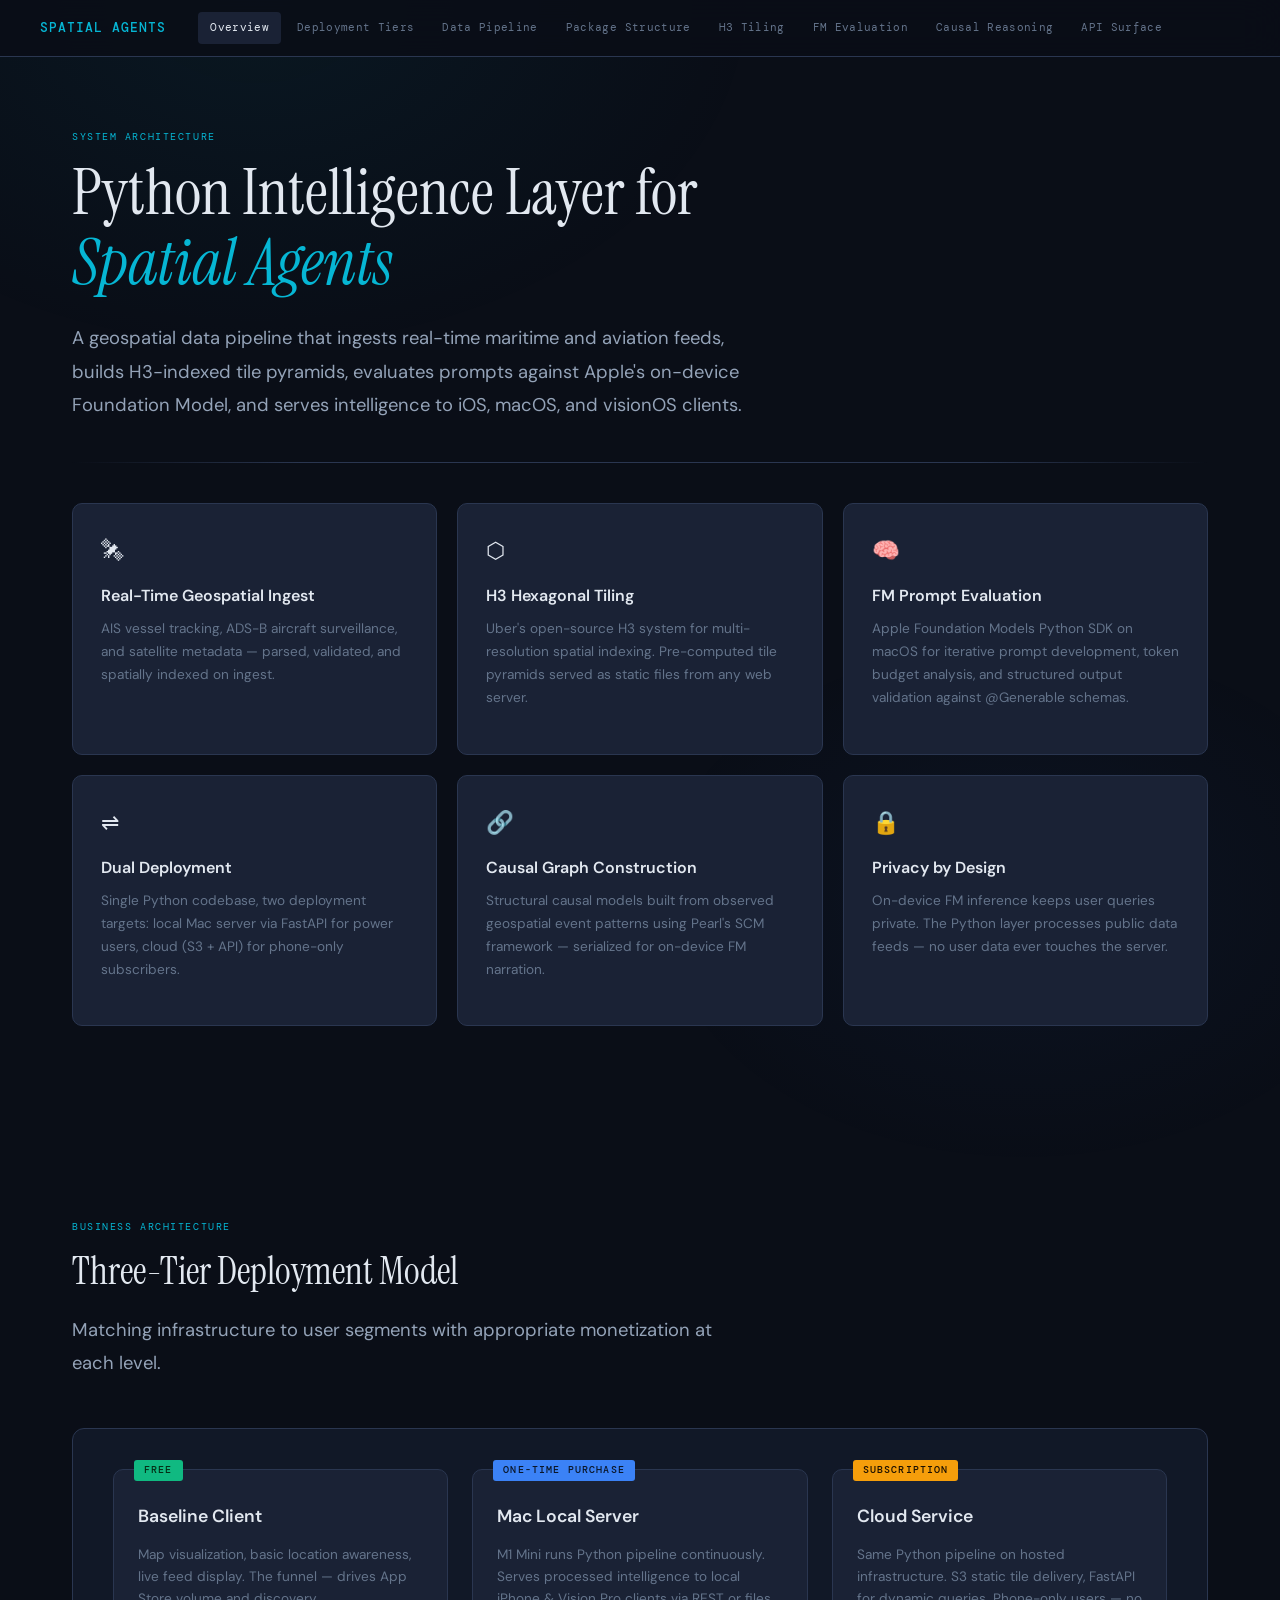
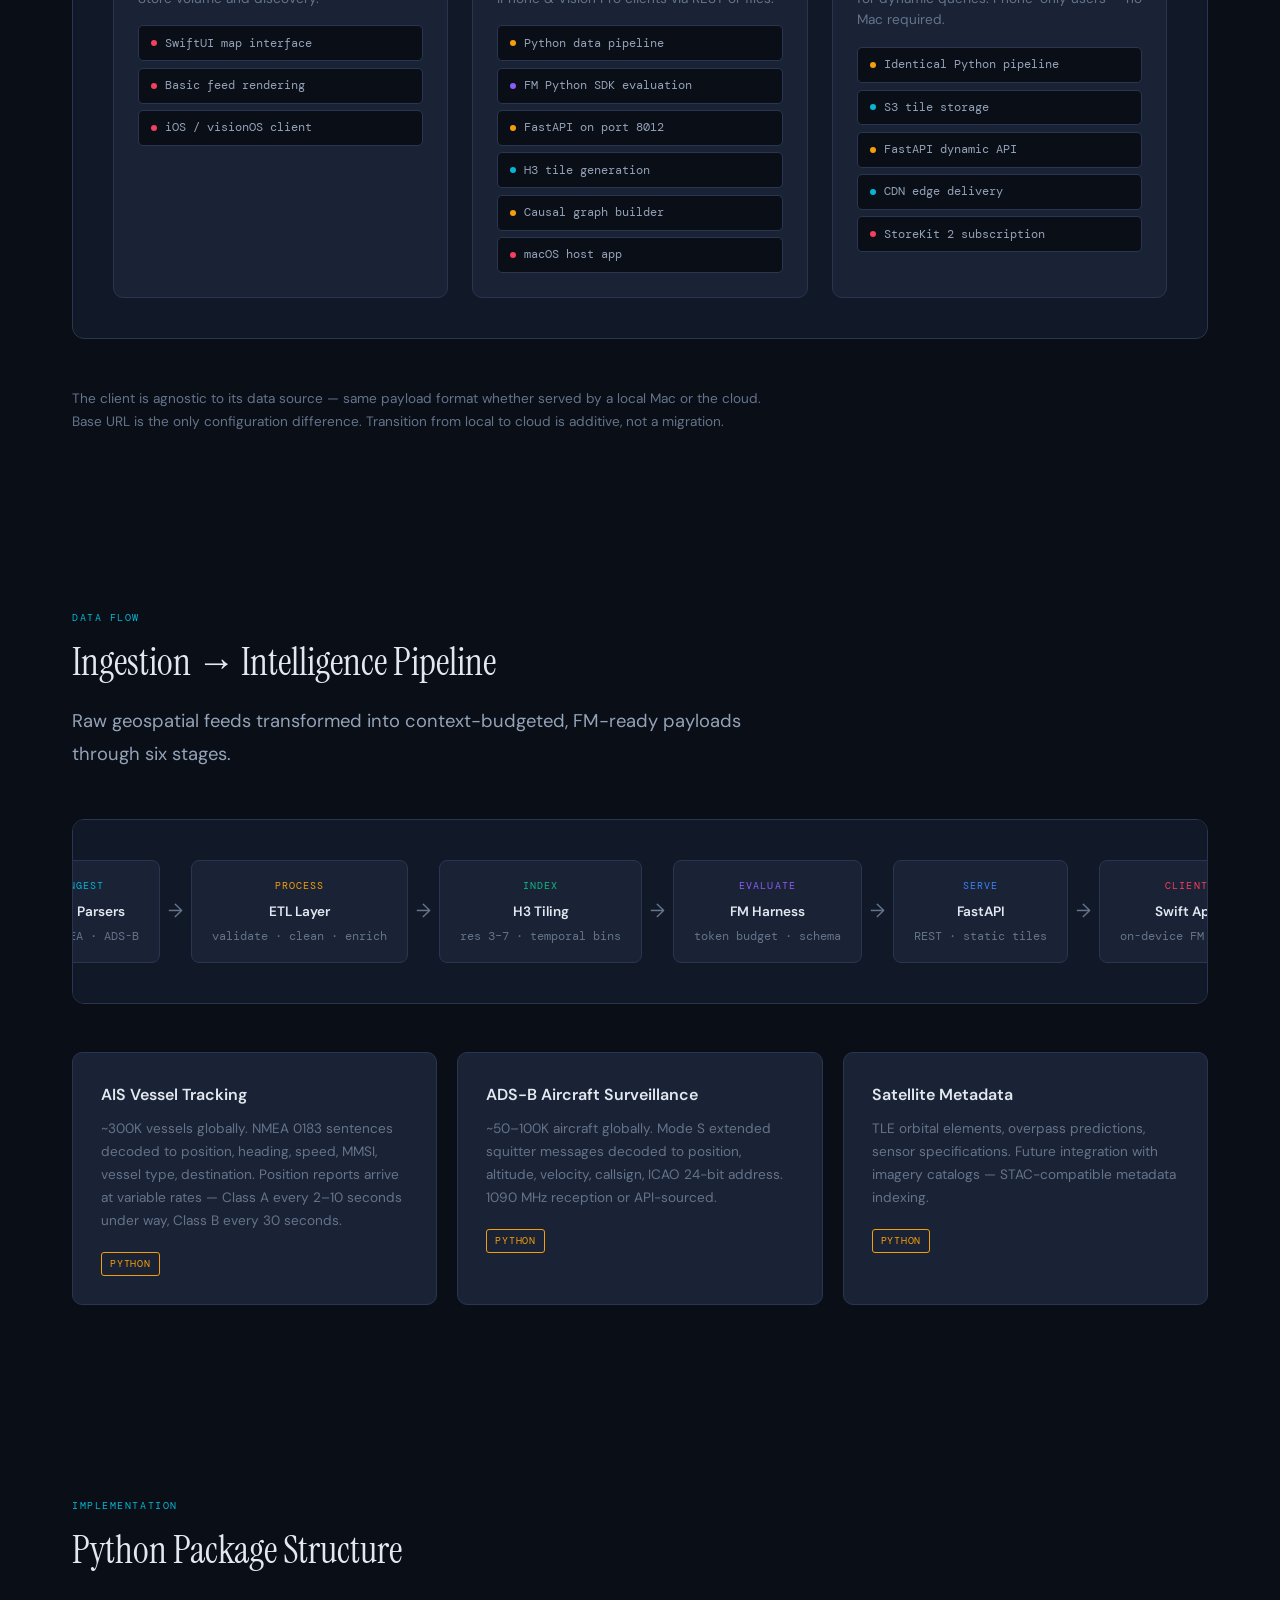
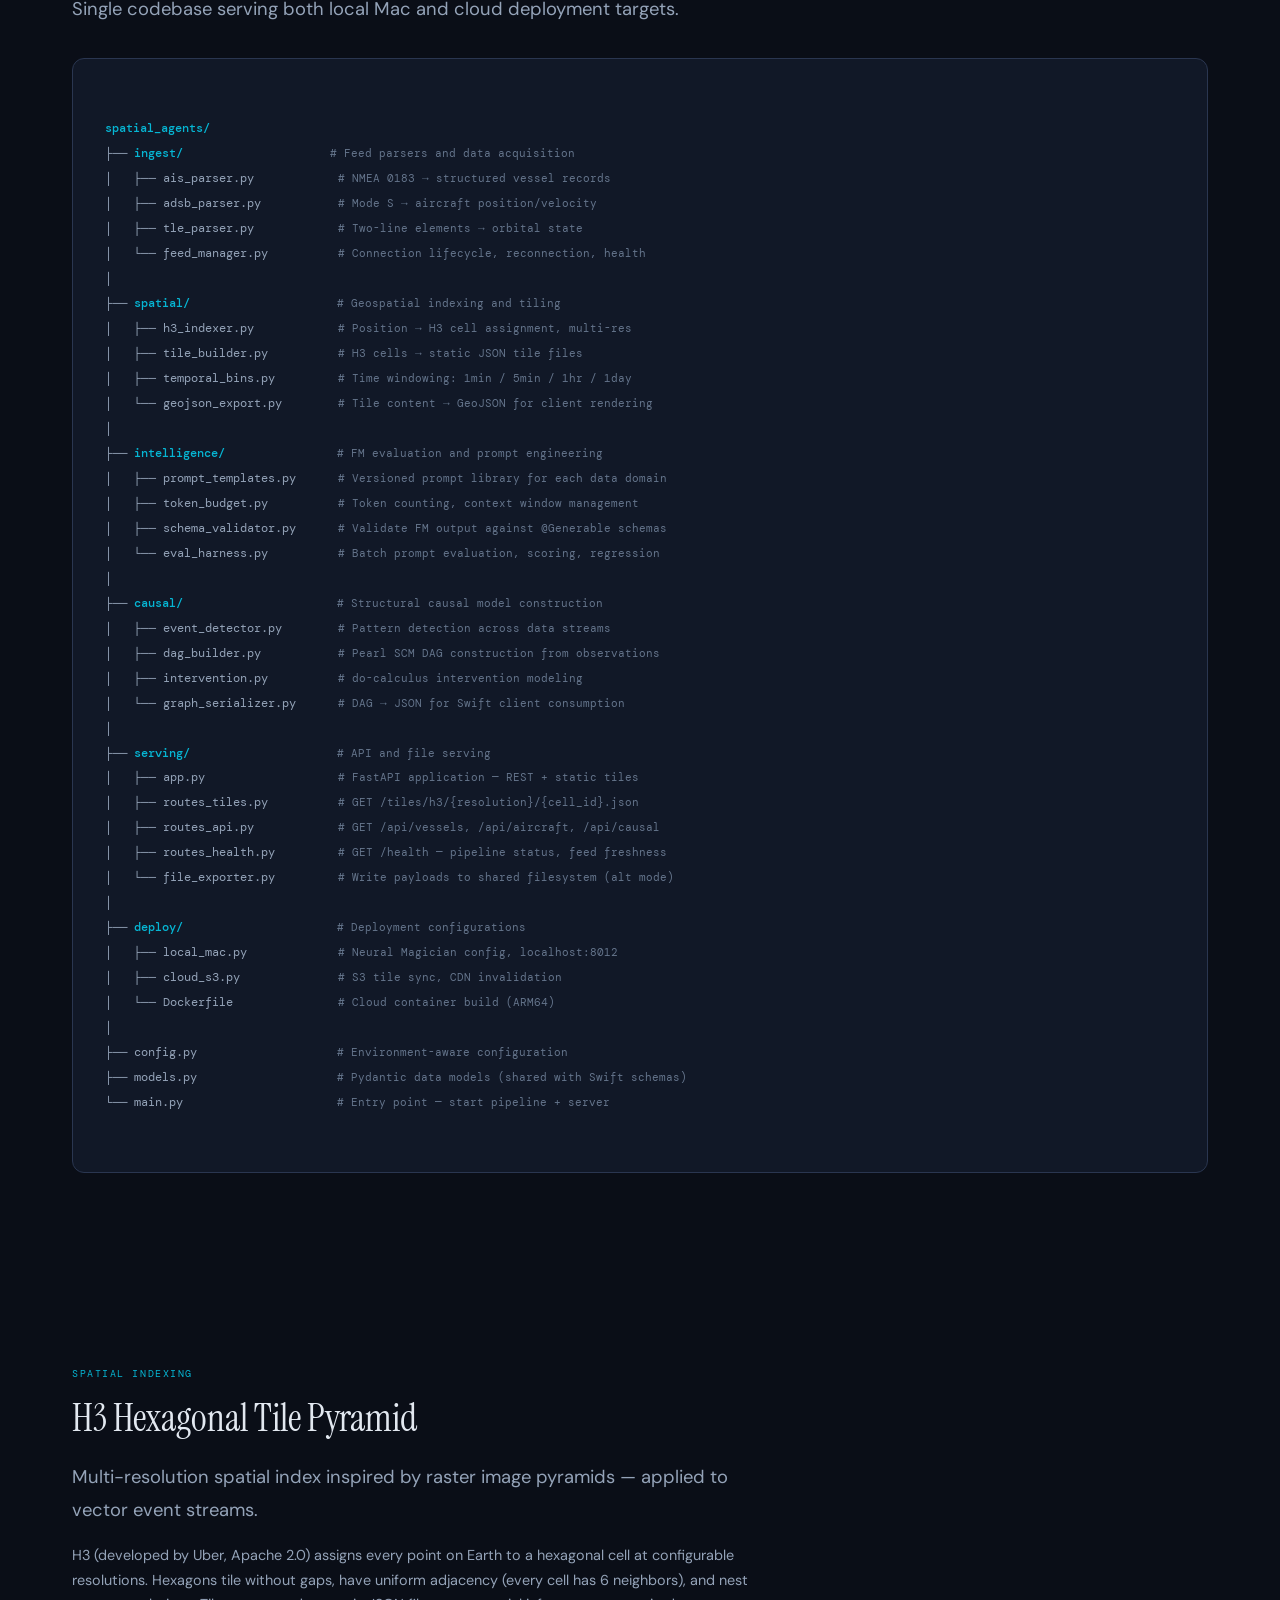
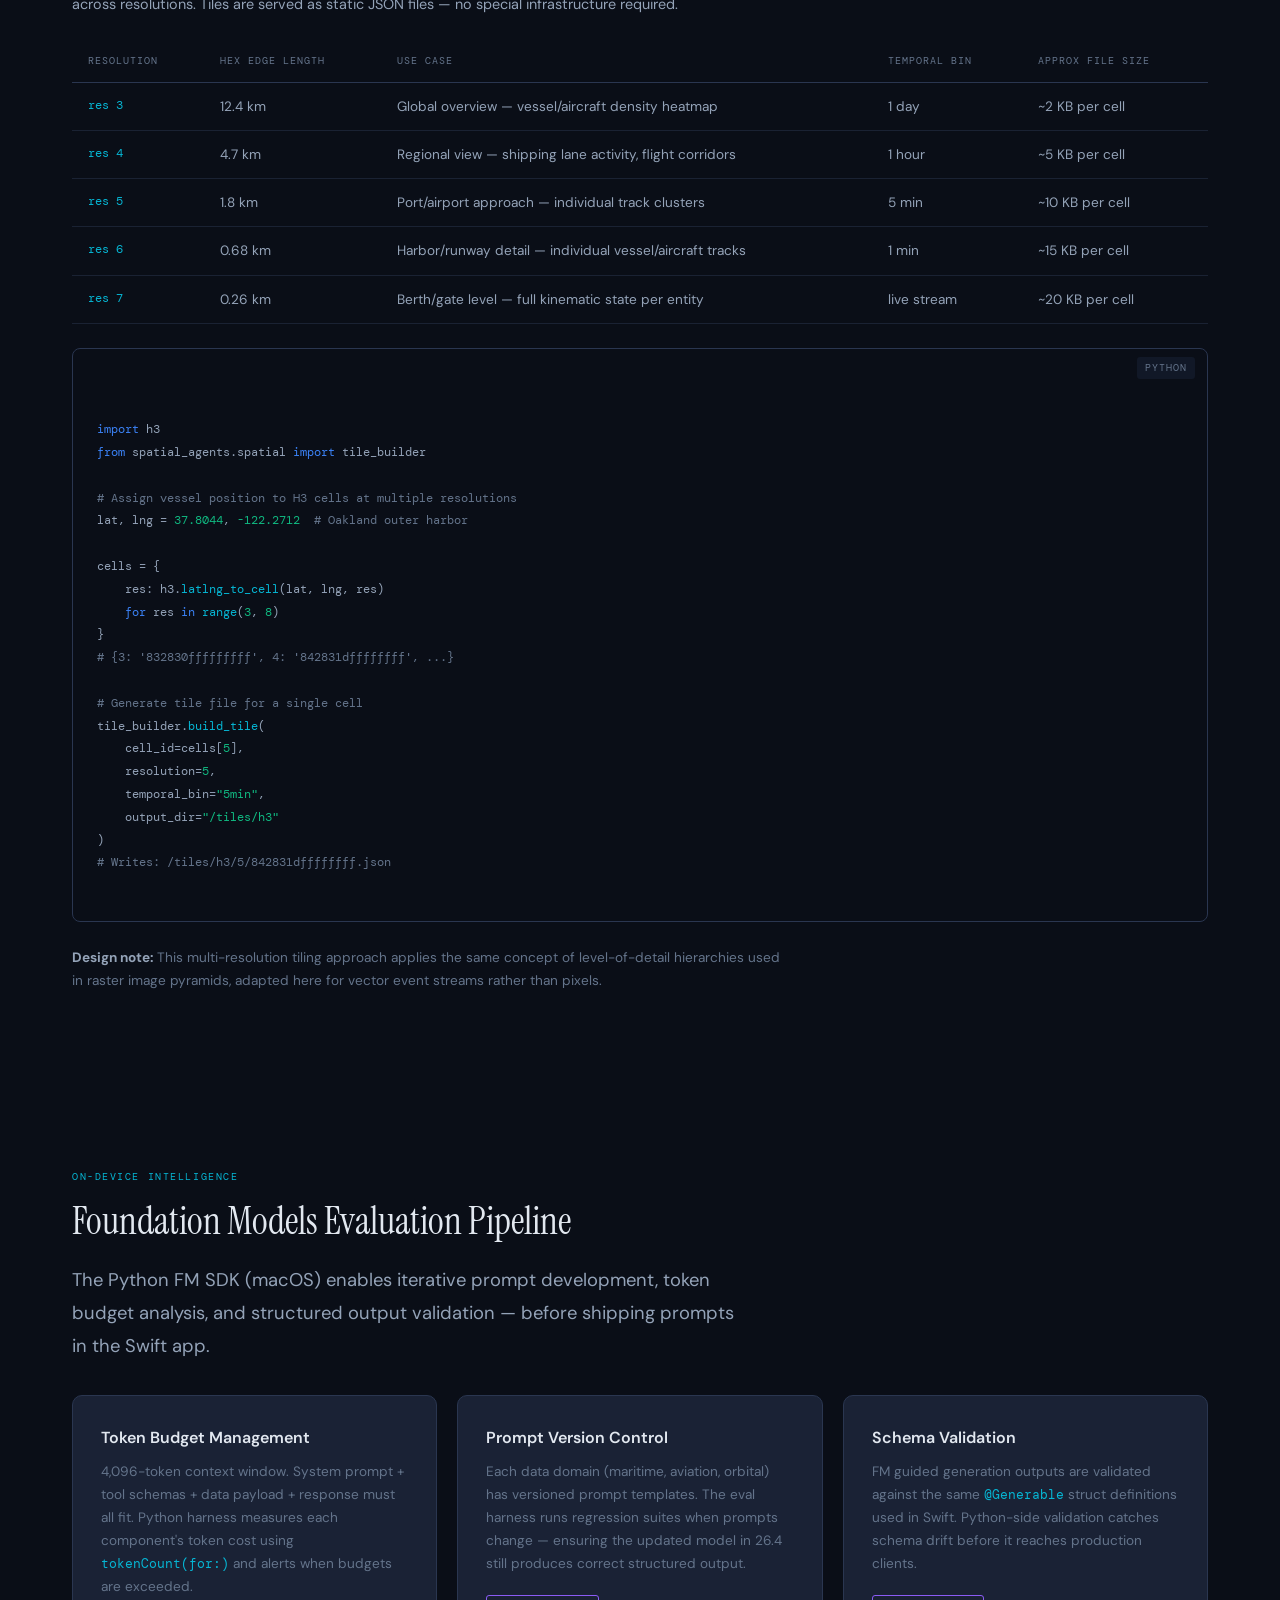
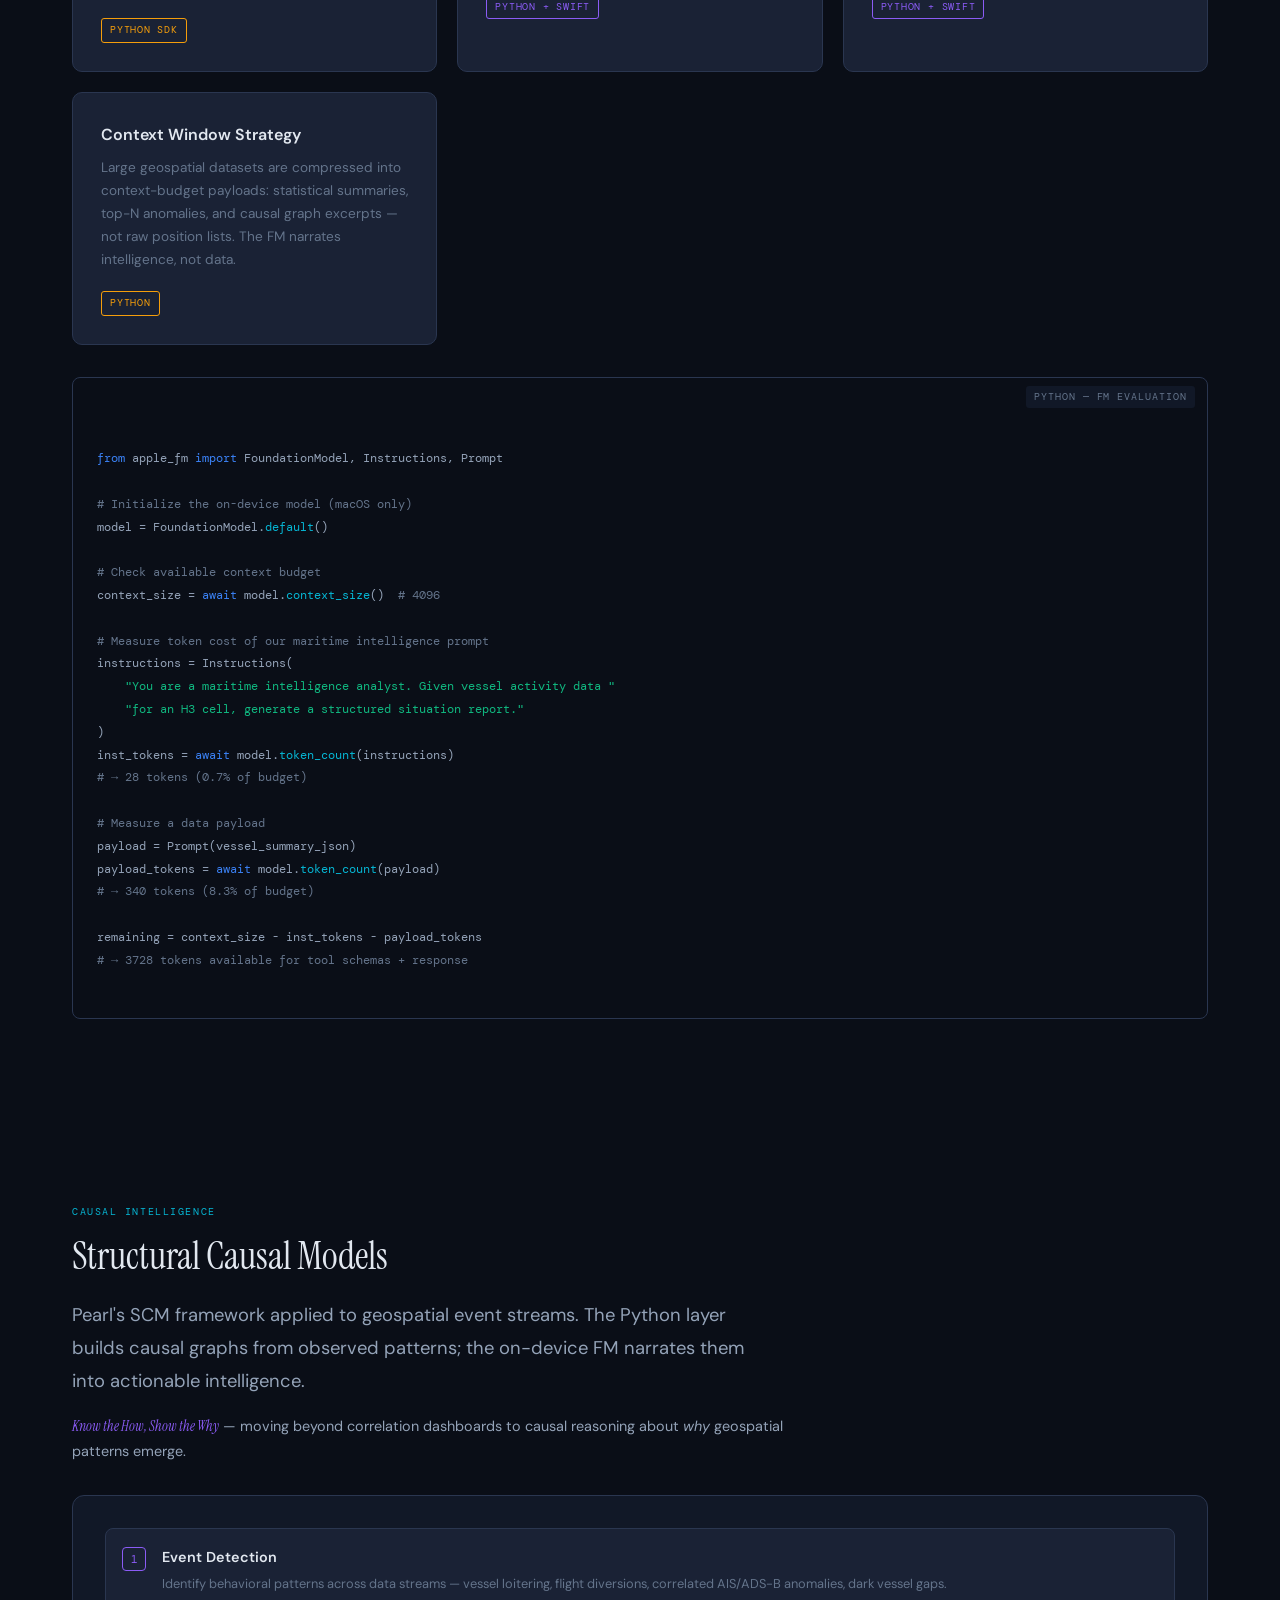
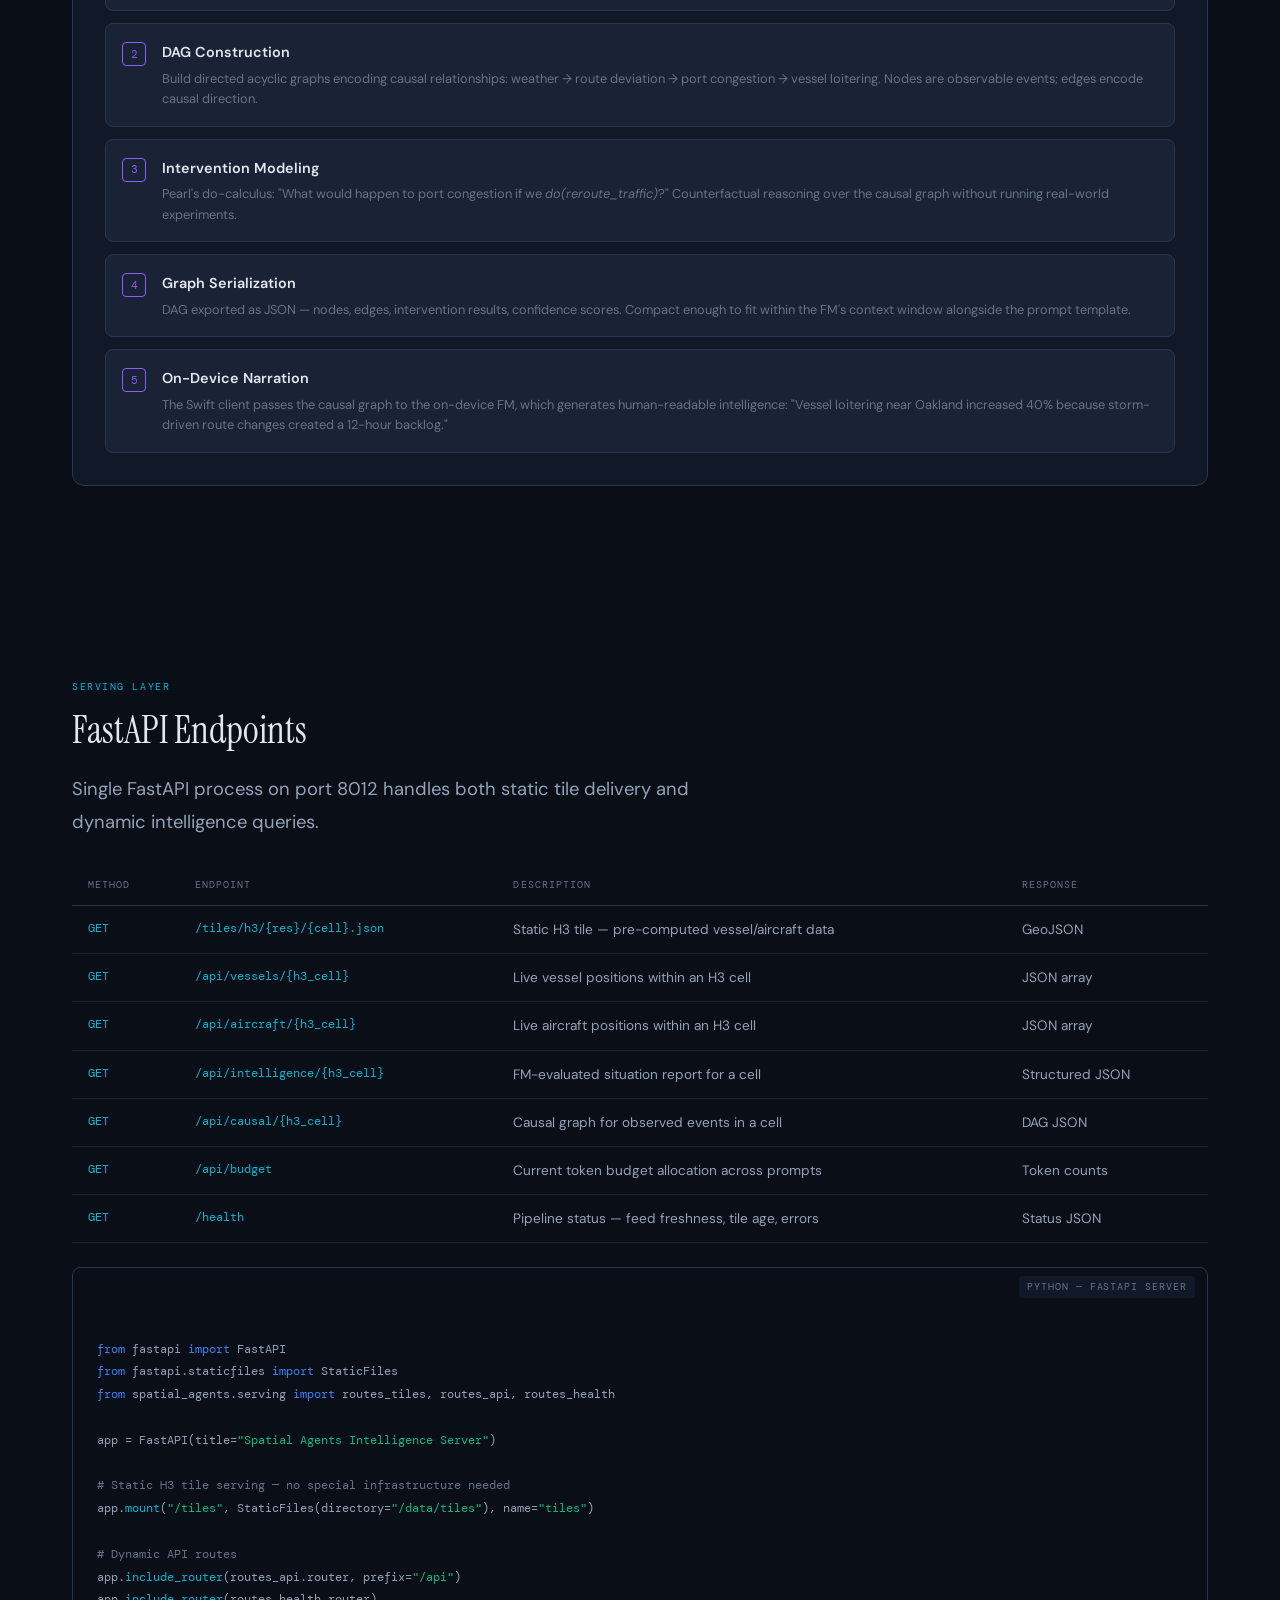
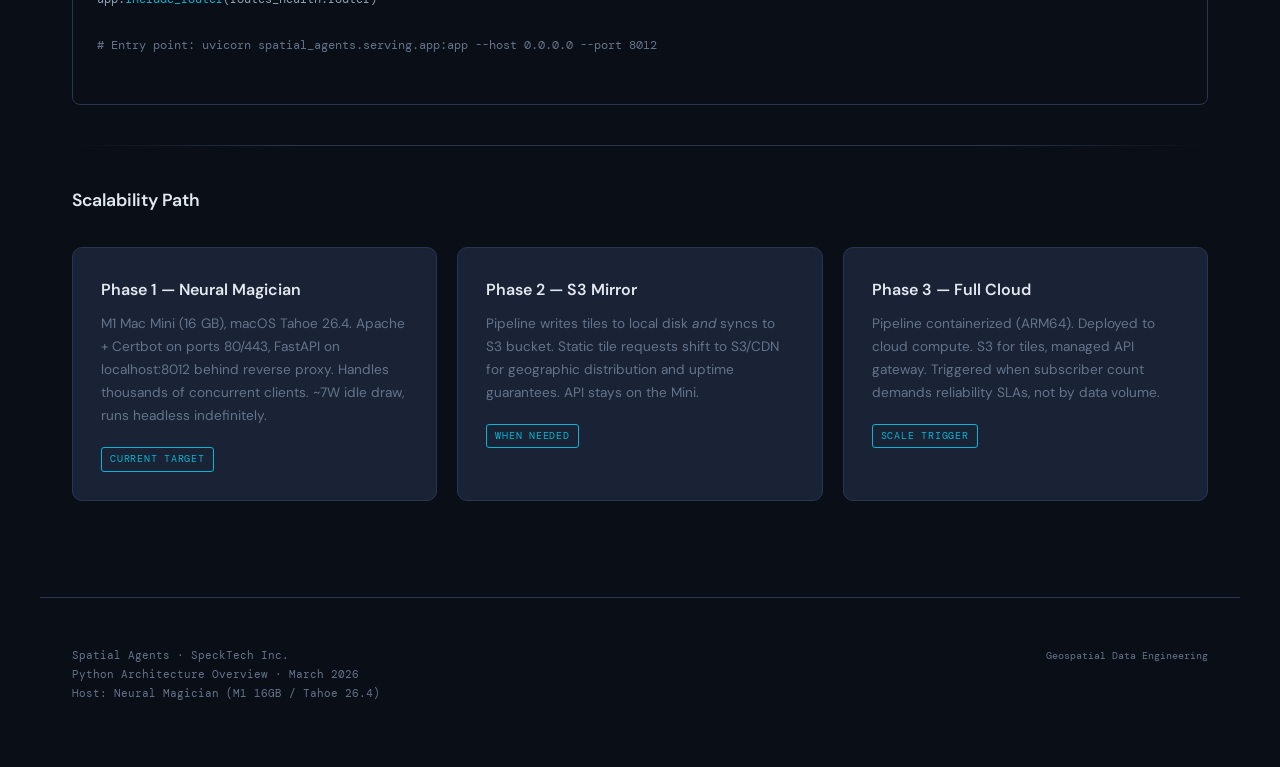
==== docs/architecture.html @ 9c16b7fc "Add architecture and landing page HTML to docs/ Copy the live site HTML (architecture.html, index.ht" ====
<!DOCTYPE html>
<!--
  spatial-agents-arch.html
  Spatial Agents — Python Architecture Overview

  Interactive single-page architecture document for interview presentation.
  Covers system overview, three-tier deployment model, data pipeline flow,
  Python package structure, H3 hexagonal tiling scheme, Foundation Models
  evaluation pipeline, Pearl SCM causal reasoning chain, and FastAPI
  endpoint surface with scalability path.

  Version History:
      0.1.0  2026-03-28  Initial architecture document — 8 navigable sections,
                         responsive design, scroll-based nav highlighting
      0.1.1  2026-03-28  Updated for Neural Magician host, fixed package tree
                         and code block rendering (added white-space: pre)
      0.1.2  2026-03-28  Updated to SpeckTech Inc., removed external company
                         references and NITF lineage note
-->
<html lang="en">
<head>
<meta charset="UTF-8">
<meta name="viewport" content="width=device-width, initial-scale=1.0">
<title>Spatial Agents — Python Architecture</title>
<link href="https://fonts.googleapis.com/css2?family=DM+Mono:wght@300;400;500&family=Instrument+Serif:ital@0;1&family=DM+Sans:wght@300;400;500;600;700&display=swap" rel="stylesheet">
<style>
  :root {
    --bg-deep: #0a0e17;
    --bg-panel: #111827;
    --bg-card: #1a2235;
    --bg-card-hover: #1f2a40;
    --border: #2a3650;
    --border-accent: #3b82f6;
    --text-primary: #e2e8f0;
    --text-secondary: #94a3b8;
    --text-muted: #64748b;
    --accent-blue: #3b82f6;
    --accent-cyan: #06b6d4;
    --accent-emerald: #10b981;
    --accent-amber: #f59e0b;
    --accent-rose: #f43f5e;
    --accent-violet: #8b5cf6;
    --glow-blue: rgba(59, 130, 246, 0.15);
    --glow-cyan: rgba(6, 182, 212, 0.12);
    --font-display: 'Instrument Serif', serif;
    --font-body: 'DM Sans', sans-serif;
    --font-mono: 'DM Mono', monospace;
  }

  * { margin: 0; padding: 0; box-sizing: border-box; }

  html { scroll-behavior: smooth; }

  body {
    background: var(--bg-deep);
    color: var(--text-primary);
    font-family: var(--font-body);
    line-height: 1.7;
    overflow-x: hidden;
  }

  /* --- Ambient Background --- */
  body::before {
    content: '';
    position: fixed;
    top: -40%; left: -20%;
    width: 80vw; height: 80vh;
    background: radial-gradient(ellipse, rgba(6, 182, 212, 0.06) 0%, transparent 70%);
    pointer-events: none;
    z-index: 0;
  }
  body::after {
    content: '';
    position: fixed;
    bottom: -30%; right: -10%;
    width: 60vw; height: 60vh;
    background: radial-gradient(ellipse, rgba(59, 130, 246, 0.05) 0%, transparent 70%);
    pointer-events: none;
    z-index: 0;
  }

  /* --- Navigation --- */
  nav {
    position: fixed;
    top: 0; left: 0; right: 0;
    z-index: 100;
    background: rgba(10, 14, 23, 0.85);
    backdrop-filter: blur(20px);
    border-bottom: 1px solid var(--border);
    padding: 0 2rem;
  }
  nav .nav-inner {
    max-width: 1200px;
    margin: 0 auto;
    display: flex;
    align-items: center;
    gap: 2rem;
    height: 56px;
  }
  nav .logo {
    font-family: var(--font-mono);
    font-size: 0.8rem;
    font-weight: 500;
    color: var(--accent-cyan);
    letter-spacing: 0.08em;
    white-space: nowrap;
    text-transform: uppercase;
  }
  nav .nav-links {
    display: flex;
    gap: 0.25rem;
    overflow-x: auto;
    -webkit-overflow-scrolling: touch;
    scrollbar-width: none;
  }
  nav .nav-links::-webkit-scrollbar { display: none; }
  nav .nav-links a {
    font-family: var(--font-mono);
    font-size: 0.7rem;
    color: var(--text-muted);
    text-decoration: none;
    padding: 0.4rem 0.75rem;
    border-radius: 4px;
    white-space: nowrap;
    transition: all 0.2s;
    letter-spacing: 0.03em;
  }
  nav .nav-links a:hover, nav .nav-links a.active {
    color: var(--text-primary);
    background: var(--bg-card);
  }

  /* --- Sections --- */
  section {
    position: relative;
    z-index: 1;
    max-width: 1200px;
    margin: 0 auto;
    padding: 6rem 2rem 4rem;
  }
  section:first-of-type { padding-top: 8rem; }

  .section-label {
    font-family: var(--font-mono);
    font-size: 0.65rem;
    text-transform: uppercase;
    letter-spacing: 0.15em;
    color: var(--accent-cyan);
    margin-bottom: 0.75rem;
  }

  h1 {
    font-family: var(--font-display);
    font-size: clamp(2.5rem, 5vw, 4rem);
    font-weight: 400;
    line-height: 1.1;
    color: var(--text-primary);
    margin-bottom: 1.5rem;
  }
  h1 em {
    font-style: italic;
    color: var(--accent-cyan);
  }

  h2 {
    font-family: var(--font-display);
    font-size: clamp(1.8rem, 3vw, 2.4rem);
    font-weight: 400;
    line-height: 1.2;
    color: var(--text-primary);
    margin-bottom: 1.25rem;
  }

  h3 {
    font-family: var(--font-body);
    font-size: 1.1rem;
    font-weight: 600;
    color: var(--text-primary);
    margin-bottom: 0.5rem;
  }

  .subtitle {
    font-size: 1.15rem;
    color: var(--text-secondary);
    max-width: 680px;
    line-height: 1.8;
  }

  p { color: var(--text-secondary); margin-bottom: 1rem; }

  /* --- Dividers --- */
  .divider {
    height: 1px;
    background: linear-gradient(90deg, transparent, var(--border) 20%, var(--border) 80%, transparent);
    margin: 1rem 0;
  }

  /* --- Architecture Diagram --- */
  .arch-diagram {
    margin: 3rem 0;
    padding: 2.5rem;
    background: var(--bg-panel);
    border: 1px solid var(--border);
    border-radius: 12px;
    overflow-x: auto;
  }

  .arch-tiers {
    display: grid;
    grid-template-columns: 1fr 1fr 1fr;
    gap: 1.5rem;
    min-width: 800px;
  }

  .tier {
    border: 1px solid var(--border);
    border-radius: 10px;
    padding: 1.5rem;
    background: var(--bg-card);
    position: relative;
    transition: border-color 0.3s;
  }
  .tier:hover { border-color: var(--border-accent); }

  .tier-badge {
    position: absolute;
    top: -10px;
    left: 1.25rem;
    font-family: var(--font-mono);
    font-size: 0.6rem;
    text-transform: uppercase;
    letter-spacing: 0.12em;
    padding: 2px 10px;
    border-radius: 3px;
    font-weight: 500;
  }
  .tier-badge.free { background: var(--accent-emerald); color: #052e16; }
  .tier-badge.purchase { background: var(--accent-blue); color: #0a1628; }
  .tier-badge.subscription { background: var(--accent-amber); color: #1a0f00; }

  .tier h3 {
    margin-top: 0.5rem;
    margin-bottom: 0.75rem;
  }

  .tier-desc {
    font-size: 0.85rem;
    color: var(--text-muted);
    margin-bottom: 1rem;
    line-height: 1.6;
  }

  .tier-stack {
    display: flex;
    flex-direction: column;
    gap: 0.4rem;
  }

  .stack-item {
    font-family: var(--font-mono);
    font-size: 0.72rem;
    padding: 0.45rem 0.75rem;
    background: var(--bg-deep);
    border: 1px solid var(--border);
    border-radius: 5px;
    color: var(--text-secondary);
    display: flex;
    align-items: center;
    gap: 0.5rem;
  }
  .stack-item .dot {
    width: 6px; height: 6px;
    border-radius: 50%;
    flex-shrink: 0;
  }
  .dot.python { background: var(--accent-amber); }
  .dot.swift { background: var(--accent-rose); }
  .dot.infra { background: var(--accent-cyan); }
  .dot.fm { background: var(--accent-violet); }

  /* --- Flow Diagram --- */
  .flow-container {
    margin: 3rem 0;
    padding: 2.5rem;
    background: var(--bg-panel);
    border: 1px solid var(--border);
    border-radius: 12px;
    overflow-x: auto;
  }

  .flow-row {
    display: flex;
    align-items: center;
    gap: 0;
    min-width: 900px;
    justify-content: center;
  }

  .flow-node {
    padding: 1rem 1.25rem;
    border-radius: 8px;
    border: 1px solid var(--border);
    background: var(--bg-card);
    text-align: center;
    min-width: 140px;
    transition: all 0.3s;
    flex-shrink: 0;
  }
  .flow-node:hover {
    border-color: var(--border-accent);
    transform: translateY(-2px);
    box-shadow: 0 8px 24px rgba(0,0,0,0.3);
  }
  .flow-node .node-label {
    font-family: var(--font-mono);
    font-size: 0.65rem;
    text-transform: uppercase;
    letter-spacing: 0.1em;
    margin-bottom: 0.3rem;
  }
  .flow-node .node-title {
    font-weight: 600;
    font-size: 0.85rem;
    color: var(--text-primary);
  }
  .flow-node .node-detail {
    font-size: 0.72rem;
    color: var(--text-muted);
    margin-top: 0.25rem;
    font-family: var(--font-mono);
  }
  .flow-node.ingest .node-label { color: var(--accent-cyan); }
  .flow-node.process .node-label { color: var(--accent-amber); }
  .flow-node.index .node-label { color: var(--accent-emerald); }
  .flow-node.eval .node-label { color: var(--accent-violet); }
  .flow-node.serve .node-label { color: var(--accent-blue); }
  .flow-node.client .node-label { color: var(--accent-rose); }

  .flow-arrow {
    font-size: 1.2rem;
    color: var(--text-muted);
    padding: 0 0.5rem;
    flex-shrink: 0;
    user-select: none;
  }

  /* --- Package Tree --- */
  .package-tree {
    margin: 2rem 0;
    padding: 2rem;
    background: var(--bg-panel);
    border: 1px solid var(--border);
    border-radius: 12px;
    font-family: var(--font-mono);
    font-size: 0.78rem;
    line-height: 2;
    color: var(--text-secondary);
    overflow-x: auto;
    white-space: pre;
  }
  .package-tree .dir {
    color: var(--accent-cyan);
    font-weight: 500;
  }
  .package-tree .file {
    color: var(--text-secondary);
  }
  .package-tree .comment {
    color: var(--text-muted);
    font-size: 0.7rem;
  }

  /* --- Cards Grid --- */
  .cards-grid {
    display: grid;
    grid-template-columns: repeat(auto-fit, minmax(320px, 1fr));
    gap: 1.25rem;
    margin: 2rem 0;
  }

  .card {
    background: var(--bg-card);
    border: 1px solid var(--border);
    border-radius: 10px;
    padding: 1.75rem;
    transition: all 0.3s;
  }
  .card:hover {
    border-color: var(--border-accent);
    background: var(--bg-card-hover);
    transform: translateY(-2px);
    box-shadow: 0 8px 32px rgba(0,0,0,0.3);
  }
  .card-icon {
    font-size: 1.4rem;
    margin-bottom: 0.75rem;
  }
  .card h3 { font-size: 1rem; }
  .card p {
    font-size: 0.85rem;
    color: var(--text-muted);
    line-height: 1.7;
  }

  /* --- Code Block --- */
  .code-block {
    background: var(--bg-deep);
    border: 1px solid var(--border);
    border-radius: 8px;
    padding: 1.5rem;
    margin: 1.5rem 0;
    font-family: var(--font-mono);
    font-size: 0.75rem;
    line-height: 1.9;
    color: var(--text-secondary);
    overflow-x: auto;
    position: relative;
    white-space: pre;
  }
  .code-block .code-label {
    position: absolute;
    top: 0.5rem; right: 0.75rem;
    font-size: 0.6rem;
    text-transform: uppercase;
    letter-spacing: 0.1em;
    color: var(--text-muted);
    background: var(--bg-panel);
    padding: 2px 8px;
    border-radius: 3px;
  }
  .code-block .kw { color: var(--accent-blue); }
  .code-block .fn { color: var(--accent-cyan); }
  .code-block .str { color: var(--accent-emerald); }
  .code-block .cm { color: var(--text-muted); }
  .code-block .dec { color: var(--accent-amber); }
  .code-block .typ { color: var(--accent-violet); }

  /* --- Spec Table --- */
  .spec-table {
    width: 100%;
    border-collapse: collapse;
    margin: 1.5rem 0;
    font-size: 0.85rem;
  }
  .spec-table th {
    font-family: var(--font-mono);
    font-size: 0.65rem;
    text-transform: uppercase;
    letter-spacing: 0.1em;
    color: var(--text-muted);
    text-align: left;
    padding: 0.75rem 1rem;
    border-bottom: 1px solid var(--border);
    font-weight: 400;
  }
  .spec-table td {
    padding: 0.75rem 1rem;
    border-bottom: 1px solid rgba(42, 54, 80, 0.5);
    color: var(--text-secondary);
    vertical-align: top;
  }
  .spec-table tr:hover td { background: rgba(26, 34, 53, 0.5); }
  .spec-table .mono {
    font-family: var(--font-mono);
    font-size: 0.78rem;
    color: var(--accent-cyan);
  }

  /* --- Tag --- */
  .tag {
    display: inline-block;
    font-family: var(--font-mono);
    font-size: 0.6rem;
    text-transform: uppercase;
    letter-spacing: 0.08em;
    padding: 3px 8px;
    border-radius: 3px;
    border: 1px solid;
  }
  .tag.python { border-color: var(--accent-amber); color: var(--accent-amber); }
  .tag.swift { border-color: var(--accent-rose); color: var(--accent-rose); }
  .tag.both { border-color: var(--accent-violet); color: var(--accent-violet); }
  .tag.infra { border-color: var(--accent-cyan); color: var(--accent-cyan); }

  /* --- Causal Section --- */
  .causal-flow {
    display: flex;
    flex-direction: column;
    gap: 0.75rem;
    margin: 2rem 0;
    padding: 2rem;
    background: var(--bg-panel);
    border: 1px solid var(--border);
    border-radius: 12px;
  }
  .causal-step {
    display: flex;
    align-items: flex-start;
    gap: 1rem;
    padding: 1rem;
    border-radius: 8px;
    background: var(--bg-card);
    border: 1px solid var(--border);
  }
  .causal-step-num {
    font-family: var(--font-mono);
    font-size: 0.7rem;
    color: var(--accent-violet);
    min-width: 24px;
    height: 24px;
    display: flex;
    align-items: center;
    justify-content: center;
    border: 1px solid var(--accent-violet);
    border-radius: 4px;
    flex-shrink: 0;
    margin-top: 2px;
  }
  .causal-step-content h4 {
    font-size: 0.9rem;
    font-weight: 600;
    color: var(--text-primary);
    margin-bottom: 0.25rem;
  }
  .causal-step-content p {
    font-size: 0.8rem;
    color: var(--text-muted);
    margin: 0;
    line-height: 1.6;
  }

  /* --- Footer --- */
  footer {
    position: relative;
    z-index: 1;
    max-width: 1200px;
    margin: 0 auto;
    padding: 3rem 2rem 4rem;
    border-top: 1px solid var(--border);
    display: flex;
    justify-content: space-between;
    align-items: baseline;
  }
  footer .left {
    font-family: var(--font-mono);
    font-size: 0.7rem;
    color: var(--text-muted);
  }
  footer .right {
    font-family: var(--font-mono);
    font-size: 0.65rem;
    color: var(--text-muted);
    text-align: right;
    line-height: 1.8;
  }

  /* --- Responsive --- */
  @media (max-width: 768px) {
    .arch-tiers { grid-template-columns: 1fr; min-width: unset; }
    .flow-row { flex-direction: column; min-width: unset; }
    .flow-arrow { transform: rotate(90deg); padding: 0.25rem 0; }
    .cards-grid { grid-template-columns: 1fr; }
    nav .nav-inner { gap: 1rem; }
    section { padding: 4rem 1.25rem 3rem; }
  }

  /* --- Animations --- */
  @keyframes fadeUp {
    from { opacity: 0; transform: translateY(20px); }
    to { opacity: 1; transform: translateY(0); }
  }
  .animate-in {
    animation: fadeUp 0.6s ease-out both;
  }
  .delay-1 { animation-delay: 0.1s; }
  .delay-2 { animation-delay: 0.2s; }
  .delay-3 { animation-delay: 0.3s; }
  .delay-4 { animation-delay: 0.4s; }
</style>
</head>
<body>

<!-- Navigation -->
<nav>
  <div class="nav-inner">
    <div class="logo">Spatial Agents</div>
    <div class="nav-links">
      <a href="#overview" class="active">Overview</a>
      <a href="#tiers">Deployment Tiers</a>
      <a href="#pipeline">Data Pipeline</a>
      <a href="#package">Package Structure</a>
      <a href="#tiling">H3 Tiling</a>
      <a href="#fm-eval">FM Evaluation</a>
      <a href="#causal">Causal Reasoning</a>
      <a href="#api">API Surface</a>
    </div>
  </div>
</nav>

<!-- === OVERVIEW === -->
<section id="overview">
  <div class="section-label animate-in">System Architecture</div>
  <h1 class="animate-in delay-1">Python Intelligence Layer for<br><em>Spatial Agents</em></h1>
  <p class="subtitle animate-in delay-2">
    A geospatial data pipeline that ingests real-time maritime and aviation feeds,
    builds H3-indexed tile pyramids, evaluates prompts against Apple's on-device Foundation Model,
    and serves intelligence to iOS, macOS, and visionOS clients.
  </p>

  <div class="divider" style="margin: 2.5rem 0;"></div>

  <div class="cards-grid animate-in delay-3">
    <div class="card">
      <div class="card-icon">🛰</div>
      <h3>Real-Time Geospatial Ingest</h3>
      <p>AIS vessel tracking, ADS-B aircraft surveillance, and satellite metadata — parsed, validated, and spatially indexed on ingest.</p>
    </div>
    <div class="card">
      <div class="card-icon">⬡</div>
      <h3>H3 Hexagonal Tiling</h3>
      <p>Uber's open-source H3 system for multi-resolution spatial indexing. Pre-computed tile pyramids served as static files from any web server.</p>
    </div>
    <div class="card">
      <div class="card-icon">🧠</div>
      <h3>FM Prompt Evaluation</h3>
      <p>Apple Foundation Models Python SDK on macOS for iterative prompt development, token budget analysis, and structured output validation against @Generable schemas.</p>
    </div>
    <div class="card">
      <div class="card-icon">⇌</div>
      <h3>Dual Deployment</h3>
      <p>Single Python codebase, two deployment targets: local Mac server via FastAPI for power users, cloud (S3 + API) for phone-only subscribers.</p>
    </div>
    <div class="card">
      <div class="card-icon">🔗</div>
      <h3>Causal Graph Construction</h3>
      <p>Structural causal models built from observed geospatial event patterns using Pearl's SCM framework — serialized for on-device FM narration.</p>
    </div>
    <div class="card">
      <div class="card-icon">🔒</div>
      <h3>Privacy by Design</h3>
      <p>On-device FM inference keeps user queries private. The Python layer processes public data feeds — no user data ever touches the server.</p>
    </div>
  </div>
</section>

<!-- === DEPLOYMENT TIERS === -->
<section id="tiers">
  <div class="section-label">Business Architecture</div>
  <h2>Three-Tier Deployment Model</h2>
  <p class="subtitle">Matching infrastructure to user segments with appropriate monetization at each level.</p>

  <div class="arch-diagram">
    <div class="arch-tiers">
      <!-- Free Tier -->
      <div class="tier">
        <div class="tier-badge free">Free</div>
        <h3>Baseline Client</h3>
        <p class="tier-desc">Map visualization, basic location awareness, live feed display. The funnel — drives App Store volume and discovery.</p>
        <div class="tier-stack">
          <div class="stack-item"><span class="dot swift"></span>SwiftUI map interface</div>
          <div class="stack-item"><span class="dot swift"></span>Basic feed rendering</div>
          <div class="stack-item"><span class="dot swift"></span>iOS / visionOS client</div>
        </div>
      </div>

      <!-- Mac Local -->
      <div class="tier">
        <div class="tier-badge purchase">One-Time Purchase</div>
        <h3>Mac Local Server</h3>
        <p class="tier-desc">M1 Mini runs Python pipeline continuously. Serves processed intelligence to local iPhone &amp; Vision Pro clients via REST or files.</p>
        <div class="tier-stack">
          <div class="stack-item"><span class="dot python"></span>Python data pipeline</div>
          <div class="stack-item"><span class="dot fm"></span>FM Python SDK evaluation</div>
          <div class="stack-item"><span class="dot python"></span>FastAPI on port 8012</div>
          <div class="stack-item"><span class="dot infra"></span>H3 tile generation</div>
          <div class="stack-item"><span class="dot python"></span>Causal graph builder</div>
          <div class="stack-item"><span class="dot swift"></span>macOS host app</div>
        </div>
      </div>

      <!-- Cloud -->
      <div class="tier">
        <div class="tier-badge subscription">Subscription</div>
        <h3>Cloud Service</h3>
        <p class="tier-desc">Same Python pipeline on hosted infrastructure. S3 static tile delivery, FastAPI for dynamic queries. Phone-only users — no Mac required.</p>
        <div class="tier-stack">
          <div class="stack-item"><span class="dot python"></span>Identical Python pipeline</div>
          <div class="stack-item"><span class="dot infra"></span>S3 tile storage</div>
          <div class="stack-item"><span class="dot python"></span>FastAPI dynamic API</div>
          <div class="stack-item"><span class="dot infra"></span>CDN edge delivery</div>
          <div class="stack-item"><span class="dot swift"></span>StoreKit 2 subscription</div>
        </div>
      </div>
    </div>
  </div>

  <p style="font-size: 0.85rem; color: var(--text-muted); max-width: 720px;">
    The client is agnostic to its data source — same payload format whether served by a local Mac or the cloud.
    Base URL is the only configuration difference.
    Transition from local to cloud is additive, not a migration.
  </p>
</section>

<!-- === DATA PIPELINE === -->
<section id="pipeline">
  <div class="section-label">Data Flow</div>
  <h2>Ingestion → Intelligence Pipeline</h2>
  <p class="subtitle">Raw geospatial feeds transformed into context-budgeted, FM-ready payloads through six stages.</p>

  <div class="flow-container">
    <div class="flow-row">
      <div class="flow-node ingest">
        <div class="node-label">Ingest</div>
        <div class="node-title">Feed Parsers</div>
        <div class="node-detail">AIS NMEA · ADS-B</div>
      </div>
      <div class="flow-arrow">→</div>
      <div class="flow-node process">
        <div class="node-label">Process</div>
        <div class="node-title">ETL Layer</div>
        <div class="node-detail">validate · clean · enrich</div>
      </div>
      <div class="flow-arrow">→</div>
      <div class="flow-node index">
        <div class="node-label">Index</div>
        <div class="node-title">H3 Tiling</div>
        <div class="node-detail">res 3–7 · temporal bins</div>
      </div>
      <div class="flow-arrow">→</div>
      <div class="flow-node eval">
        <div class="node-label">Evaluate</div>
        <div class="node-title">FM Harness</div>
        <div class="node-detail">token budget · schema</div>
      </div>
      <div class="flow-arrow">→</div>
      <div class="flow-node serve">
        <div class="node-label">Serve</div>
        <div class="node-title">FastAPI</div>
        <div class="node-detail">REST · static tiles</div>
      </div>
      <div class="flow-arrow">→</div>
      <div class="flow-node client">
        <div class="node-label">Client</div>
        <div class="node-title">Swift App</div>
        <div class="node-detail">on-device FM render</div>
      </div>
    </div>
  </div>

  <div class="cards-grid" style="margin-top: 2rem;">
    <div class="card">
      <h3>AIS Vessel Tracking</h3>
      <p>~300K vessels globally. NMEA 0183 sentences decoded to position, heading, speed, MMSI, vessel type, destination. Position reports arrive at variable rates — Class A every 2–10 seconds under way, Class B every 30 seconds.</p>
      <span class="tag python">Python</span>
    </div>
    <div class="card">
      <h3>ADS-B Aircraft Surveillance</h3>
      <p>~50–100K aircraft globally. Mode S extended squitter messages decoded to position, altitude, velocity, callsign, ICAO 24-bit address. 1090 MHz reception or API-sourced.</p>
      <span class="tag python">Python</span>
    </div>
    <div class="card">
      <h3>Satellite Metadata</h3>
      <p>TLE orbital elements, overpass predictions, sensor specifications. Future integration with imagery catalogs — STAC-compatible metadata indexing.</p>
      <span class="tag python">Python</span>
    </div>
  </div>
</section>

<!-- === PACKAGE STRUCTURE === -->
<section id="package">
  <div class="section-label">Implementation</div>
  <h2>Python Package Structure</h2>
  <p class="subtitle">Single codebase serving both local Mac and cloud deployment targets.</p>

  <div class="package-tree">
<span class="dir">spatial_agents/</span>
├── <span class="dir">ingest/</span>                     <span class="comment"># Feed parsers and data acquisition</span>
│   ├── <span class="file">ais_parser.py</span>            <span class="comment"># NMEA 0183 → structured vessel records</span>
│   ├── <span class="file">adsb_parser.py</span>           <span class="comment"># Mode S → aircraft position/velocity</span>
│   ├── <span class="file">tle_parser.py</span>            <span class="comment"># Two-line elements → orbital state</span>
│   └── <span class="file">feed_manager.py</span>          <span class="comment"># Connection lifecycle, reconnection, health</span>
│
├── <span class="dir">spatial/</span>                     <span class="comment"># Geospatial indexing and tiling</span>
│   ├── <span class="file">h3_indexer.py</span>            <span class="comment"># Position → H3 cell assignment, multi-res</span>
│   ├── <span class="file">tile_builder.py</span>          <span class="comment"># H3 cells → static JSON tile files</span>
│   ├── <span class="file">temporal_bins.py</span>         <span class="comment"># Time windowing: 1min / 5min / 1hr / 1day</span>
│   └── <span class="file">geojson_export.py</span>        <span class="comment"># Tile content → GeoJSON for client rendering</span>
│
├── <span class="dir">intelligence/</span>                <span class="comment"># FM evaluation and prompt engineering</span>
│   ├── <span class="file">prompt_templates.py</span>      <span class="comment"># Versioned prompt library for each data domain</span>
│   ├── <span class="file">token_budget.py</span>          <span class="comment"># Token counting, context window management</span>
│   ├── <span class="file">schema_validator.py</span>      <span class="comment"># Validate FM output against @Generable schemas</span>
│   └── <span class="file">eval_harness.py</span>          <span class="comment"># Batch prompt evaluation, scoring, regression</span>
│
├── <span class="dir">causal/</span>                      <span class="comment"># Structural causal model construction</span>
│   ├── <span class="file">event_detector.py</span>        <span class="comment"># Pattern detection across data streams</span>
│   ├── <span class="file">dag_builder.py</span>           <span class="comment"># Pearl SCM DAG construction from observations</span>
│   ├── <span class="file">intervention.py</span>          <span class="comment"># do-calculus intervention modeling</span>
│   └── <span class="file">graph_serializer.py</span>      <span class="comment"># DAG → JSON for Swift client consumption</span>
│
├── <span class="dir">serving/</span>                     <span class="comment"># API and file serving</span>
│   ├── <span class="file">app.py</span>                   <span class="comment"># FastAPI application — REST + static tiles</span>
│   ├── <span class="file">routes_tiles.py</span>          <span class="comment"># GET /tiles/h3/{resolution}/{cell_id}.json</span>
│   ├── <span class="file">routes_api.py</span>            <span class="comment"># GET /api/vessels, /api/aircraft, /api/causal</span>
│   ├── <span class="file">routes_health.py</span>         <span class="comment"># GET /health — pipeline status, feed freshness</span>
│   └── <span class="file">file_exporter.py</span>         <span class="comment"># Write payloads to shared filesystem (alt mode)</span>
│
├── <span class="dir">deploy/</span>                      <span class="comment"># Deployment configurations</span>
│   ├── <span class="file">local_mac.py</span>             <span class="comment"># Neural Magician config, localhost:8012</span>
│   ├── <span class="file">cloud_s3.py</span>              <span class="comment"># S3 tile sync, CDN invalidation</span>
│   └── <span class="file">Dockerfile</span>               <span class="comment"># Cloud container build (ARM64)</span>
│
├── <span class="file">config.py</span>                    <span class="comment"># Environment-aware configuration</span>
├── <span class="file">models.py</span>                    <span class="comment"># Pydantic data models (shared with Swift schemas)</span>
└── <span class="file">main.py</span>                      <span class="comment"># Entry point — start pipeline + server</span>
  </div>
</section>

<!-- === H3 TILING === -->
<section id="tiling">
  <div class="section-label">Spatial Indexing</div>
  <h2>H3 Hexagonal Tile Pyramid</h2>
  <p class="subtitle">Multi-resolution spatial index inspired by raster image pyramids — applied to vector event streams.</p>

  <p style="font-size: 0.9rem; max-width: 720px;">
    H3 (developed by Uber, Apache 2.0) assigns every point on Earth to a hexagonal cell at configurable resolutions.
    Hexagons tile without gaps, have uniform adjacency (every cell has 6 neighbors), and nest across resolutions.
    Tiles are served as static JSON files — no special infrastructure required.
  </p>

  <table class="spec-table">
    <thead>
      <tr>
        <th>Resolution</th>
        <th>Hex Edge Length</th>
        <th>Use Case</th>
        <th>Temporal Bin</th>
        <th>Approx File Size</th>
      </tr>
    </thead>
    <tbody>
      <tr>
        <td class="mono">res 3</td>
        <td>12.4 km</td>
        <td>Global overview — vessel/aircraft density heatmap</td>
        <td>1 day</td>
        <td>~2 KB per cell</td>
      </tr>
      <tr>
        <td class="mono">res 4</td>
        <td>4.7 km</td>
        <td>Regional view — shipping lane activity, flight corridors</td>
        <td>1 hour</td>
        <td>~5 KB per cell</td>
      </tr>
      <tr>
        <td class="mono">res 5</td>
        <td>1.8 km</td>
        <td>Port/airport approach — individual track clusters</td>
        <td>5 min</td>
        <td>~10 KB per cell</td>
      </tr>
      <tr>
        <td class="mono">res 6</td>
        <td>0.68 km</td>
        <td>Harbor/runway detail — individual vessel/aircraft tracks</td>
        <td>1 min</td>
        <td>~15 KB per cell</td>
      </tr>
      <tr>
        <td class="mono">res 7</td>
        <td>0.26 km</td>
        <td>Berth/gate level — full kinematic state per entity</td>
        <td>live stream</td>
        <td>~20 KB per cell</td>
      </tr>
    </tbody>
  </table>

  <div class="code-block">
    <div class="code-label">Python</div>
<span class="kw">import</span> h3
<span class="kw">from</span> spatial_agents.spatial <span class="kw">import</span> tile_builder

<span class="cm"># Assign vessel position to H3 cells at multiple resolutions</span>
lat, lng = <span class="str">37.8044</span>, <span class="str">-122.2712</span>  <span class="cm"># Oakland outer harbor</span>

cells = {
    res: h3.<span class="fn">latlng_to_cell</span>(lat, lng, res)
    <span class="kw">for</span> res <span class="kw">in</span> <span class="fn">range</span>(<span class="str">3</span>, <span class="str">8</span>)
}
<span class="cm"># {3: '832830fffffffff', 4: '842831dffffffff', ...}</span>

<span class="cm"># Generate tile file for a single cell</span>
tile_builder.<span class="fn">build_tile</span>(
    cell_id=cells[<span class="str">5</span>],
    resolution=<span class="str">5</span>,
    temporal_bin=<span class="str">"5min"</span>,
    output_dir=<span class="str">"/tiles/h3"</span>
)
<span class="cm"># Writes: /tiles/h3/5/842831dffffffff.json</span>
  </div>

  <p style="font-size: 0.85rem; color: var(--text-muted); max-width: 720px; margin-top: 1.5rem;">
    <strong style="color: var(--text-secondary);">Design note:</strong>
    This multi-resolution tiling approach applies the same concept of level-of-detail hierarchies
    used in raster image pyramids, adapted here for vector event streams rather than pixels.
  </p>
</section>

<!-- === FM EVALUATION === -->
<section id="fm-eval">
  <div class="section-label">On-Device Intelligence</div>
  <h2>Foundation Models Evaluation Pipeline</h2>
  <p class="subtitle">The Python FM SDK (macOS) enables iterative prompt development, token budget analysis,
    and structured output validation — before shipping prompts in the Swift app.</p>

  <div class="cards-grid">
    <div class="card">
      <h3>Token Budget Management</h3>
      <p>4,096-token context window. System prompt + tool schemas + data payload + response must all fit.
         Python harness measures each component's token cost using <code style="color: var(--accent-cyan); font-family: var(--font-mono); font-size: 0.8rem;">tokenCount(for:)</code> and alerts when budgets are exceeded.</p>
      <span class="tag python">Python SDK</span>
    </div>
    <div class="card">
      <h3>Prompt Version Control</h3>
      <p>Each data domain (maritime, aviation, orbital) has versioned prompt templates. The eval harness runs
         regression suites when prompts change — ensuring the updated model in 26.4 still produces correct structured output.</p>
      <span class="tag both">Python + Swift</span>
    </div>
    <div class="card">
      <h3>Schema Validation</h3>
      <p>FM guided generation outputs are validated against the same <code style="color: var(--accent-cyan); font-family: var(--font-mono); font-size: 0.8rem;">@Generable</code> struct definitions used in Swift.
         Python-side validation catches schema drift before it reaches production clients.</p>
      <span class="tag both">Python + Swift</span>
    </div>
    <div class="card">
      <h3>Context Window Strategy</h3>
      <p>Large geospatial datasets are compressed into context-budget payloads: statistical summaries,
         top-N anomalies, and causal graph excerpts — not raw position lists. The FM narrates intelligence, not data.</p>
      <span class="tag python">Python</span>
    </div>
  </div>

  <div class="code-block">
    <div class="code-label">Python — FM Evaluation</div>
<span class="kw">from</span> apple_fm <span class="kw">import</span> FoundationModel, Instructions, Prompt

<span class="cm"># Initialize the on-device model (macOS only)</span>
model = FoundationModel.<span class="fn">default</span>()

<span class="cm"># Check available context budget</span>
context_size = <span class="kw">await</span> model.<span class="fn">context_size</span>()  <span class="cm"># 4096</span>

<span class="cm"># Measure token cost of our maritime intelligence prompt</span>
instructions = Instructions(
    <span class="str">"You are a maritime intelligence analyst. Given vessel activity data "</span>
    <span class="str">"for an H3 cell, generate a structured situation report."</span>
)
inst_tokens = <span class="kw">await</span> model.<span class="fn">token_count</span>(instructions)
<span class="cm"># → 28 tokens (0.7% of budget)</span>

<span class="cm"># Measure a data payload</span>
payload = Prompt(vessel_summary_json)
payload_tokens = <span class="kw">await</span> model.<span class="fn">token_count</span>(payload)
<span class="cm"># → 340 tokens (8.3% of budget)</span>

remaining = context_size - inst_tokens - payload_tokens
<span class="cm"># → 3728 tokens available for tool schemas + response</span>
  </div>
</section>

<!-- === CAUSAL REASONING === -->
<section id="causal">
  <div class="section-label">Causal Intelligence</div>
  <h2>Structural Causal Models</h2>
  <p class="subtitle">
    Pearl's SCM framework applied to geospatial event streams.
    The Python layer builds causal graphs from observed patterns;
    the on-device FM narrates them into actionable intelligence.
  </p>

  <p style="font-size: 0.9rem; max-width: 720px; margin-bottom: 0.5rem;">
    <em style="font-family: var(--font-display); color: var(--accent-violet);">Know the How, Show the Why</em>
    — moving beyond correlation dashboards to causal reasoning about <em>why</em> geospatial patterns emerge.
  </p>

  <div class="causal-flow">
    <div class="causal-step">
      <div class="causal-step-num">1</div>
      <div class="causal-step-content">
        <h4>Event Detection</h4>
        <p>Identify behavioral patterns across data streams — vessel loitering, flight diversions, correlated AIS/ADS-B anomalies, dark vessel gaps.</p>
      </div>
    </div>
    <div class="causal-step">
      <div class="causal-step-num">2</div>
      <div class="causal-step-content">
        <h4>DAG Construction</h4>
        <p>Build directed acyclic graphs encoding causal relationships: weather → route deviation → port congestion → vessel loitering. Nodes are observable events; edges encode causal direction.</p>
      </div>
    </div>
    <div class="causal-step">
      <div class="causal-step-num">3</div>
      <div class="causal-step-content">
        <h4>Intervention Modeling</h4>
        <p>Pearl's do-calculus: "What would happen to port congestion if we <em>do(reroute_traffic)</em>?" Counterfactual reasoning over the causal graph without running real-world experiments.</p>
      </div>
    </div>
    <div class="causal-step">
      <div class="causal-step-num">4</div>
      <div class="causal-step-content">
        <h4>Graph Serialization</h4>
        <p>DAG exported as JSON — nodes, edges, intervention results, confidence scores. Compact enough to fit within the FM's context window alongside the prompt template.</p>
      </div>
    </div>
    <div class="causal-step">
      <div class="causal-step-num">5</div>
      <div class="causal-step-content">
        <h4>On-Device Narration</h4>
        <p>The Swift client passes the causal graph to the on-device FM, which generates human-readable intelligence: "Vessel loitering near Oakland increased 40% because storm-driven route changes created a 12-hour backlog."</p>
      </div>
    </div>
  </div>
</section>

<!-- === API SURFACE === -->
<section id="api">
  <div class="section-label">Serving Layer</div>
  <h2>FastAPI Endpoints</h2>
  <p class="subtitle">Single FastAPI process on port 8012 handles both static tile delivery and dynamic intelligence queries.</p>

  <table class="spec-table">
    <thead>
      <tr>
        <th>Method</th>
        <th>Endpoint</th>
        <th>Description</th>
        <th>Response</th>
      </tr>
    </thead>
    <tbody>
      <tr>
        <td class="mono">GET</td>
        <td class="mono">/tiles/h3/{res}/{cell}.json</td>
        <td>Static H3 tile — pre-computed vessel/aircraft data</td>
        <td>GeoJSON</td>
      </tr>
      <tr>
        <td class="mono">GET</td>
        <td class="mono">/api/vessels/{h3_cell}</td>
        <td>Live vessel positions within an H3 cell</td>
        <td>JSON array</td>
      </tr>
      <tr>
        <td class="mono">GET</td>
        <td class="mono">/api/aircraft/{h3_cell}</td>
        <td>Live aircraft positions within an H3 cell</td>
        <td>JSON array</td>
      </tr>
      <tr>
        <td class="mono">GET</td>
        <td class="mono">/api/intelligence/{h3_cell}</td>
        <td>FM-evaluated situation report for a cell</td>
        <td>Structured JSON</td>
      </tr>
      <tr>
        <td class="mono">GET</td>
        <td class="mono">/api/causal/{h3_cell}</td>
        <td>Causal graph for observed events in a cell</td>
        <td>DAG JSON</td>
      </tr>
      <tr>
        <td class="mono">GET</td>
        <td class="mono">/api/budget</td>
        <td>Current token budget allocation across prompts</td>
        <td>Token counts</td>
      </tr>
      <tr>
        <td class="mono">GET</td>
        <td class="mono">/health</td>
        <td>Pipeline status — feed freshness, tile age, errors</td>
        <td>Status JSON</td>
      </tr>
    </tbody>
  </table>

  <div class="code-block">
    <div class="code-label">Python — FastAPI server</div>
<span class="kw">from</span> fastapi <span class="kw">import</span> FastAPI
<span class="kw">from</span> fastapi.staticfiles <span class="kw">import</span> StaticFiles
<span class="kw">from</span> spatial_agents.serving <span class="kw">import</span> routes_tiles, routes_api, routes_health

app = FastAPI(title=<span class="str">"Spatial Agents Intelligence Server"</span>)

<span class="cm"># Static H3 tile serving — no special infrastructure needed</span>
app.<span class="fn">mount</span>(<span class="str">"/tiles"</span>, StaticFiles(directory=<span class="str">"/data/tiles"</span>), name=<span class="str">"tiles"</span>)

<span class="cm"># Dynamic API routes</span>
app.<span class="fn">include_router</span>(routes_api.router, prefix=<span class="str">"/api"</span>)
app.<span class="fn">include_router</span>(routes_health.router)

<span class="cm"># Entry point: uvicorn spatial_agents.serving.app:app --host 0.0.0.0 --port 8012</span>
  </div>

  <div class="divider" style="margin: 2.5rem 0;"></div>

  <h3 style="margin-bottom: 1rem;">Scalability Path</h3>
  <div class="cards-grid">
    <div class="card">
      <h3>Phase 1 — Neural Magician</h3>
      <p>M1 Mac Mini (16 GB), macOS Tahoe 26.4. Apache + Certbot on ports 80/443, FastAPI on localhost:8012 behind reverse proxy. Handles thousands of concurrent clients. ~7W idle draw, runs headless indefinitely.</p>
      <span class="tag infra">Current Target</span>
    </div>
    <div class="card">
      <h3>Phase 2 — S3 Mirror</h3>
      <p>Pipeline writes tiles to local disk <em>and</em> syncs to S3 bucket. Static tile requests shift to S3/CDN for geographic distribution and uptime guarantees. API stays on the Mini.</p>
      <span class="tag infra">When Needed</span>
    </div>
    <div class="card">
      <h3>Phase 3 — Full Cloud</h3>
      <p>Pipeline containerized (ARM64). Deployed to cloud compute. S3 for tiles, managed API gateway. Triggered when subscriber count demands reliability SLAs, not by data volume.</p>
      <span class="tag infra">Scale Trigger</span>
    </div>
  </div>
</section>

<!-- Footer -->
<footer>
  <div class="left">
    Spatial Agents · SpeckTech Inc.<br>
    Python Architecture Overview · March 2026<br>
    Host: Neural Magician (M1 16GB / Tahoe 26.4)
  </div>
  <div class="right">
    Geospatial Data Engineering
  </div>
</footer>

<!-- Scroll-based nav highlighting -->
<script>
  const sections = document.querySelectorAll('section[id]');
  const navLinks = document.querySelectorAll('nav .nav-links a');

  const observer = new IntersectionObserver((entries) => {
    entries.forEach(entry => {
      if (entry.isIntersecting) {
        navLinks.forEach(link => link.classList.remove('active'));
        const active = document.querySelector(`nav a[href="#${entry.target.id}"]`);
        if (active) active.classList.add('active');
      }
    });
  }, { rootMargin: '-30% 0px -60% 0px' });

  sections.forEach(s => observer.observe(s));
</script>
</body>
</html>
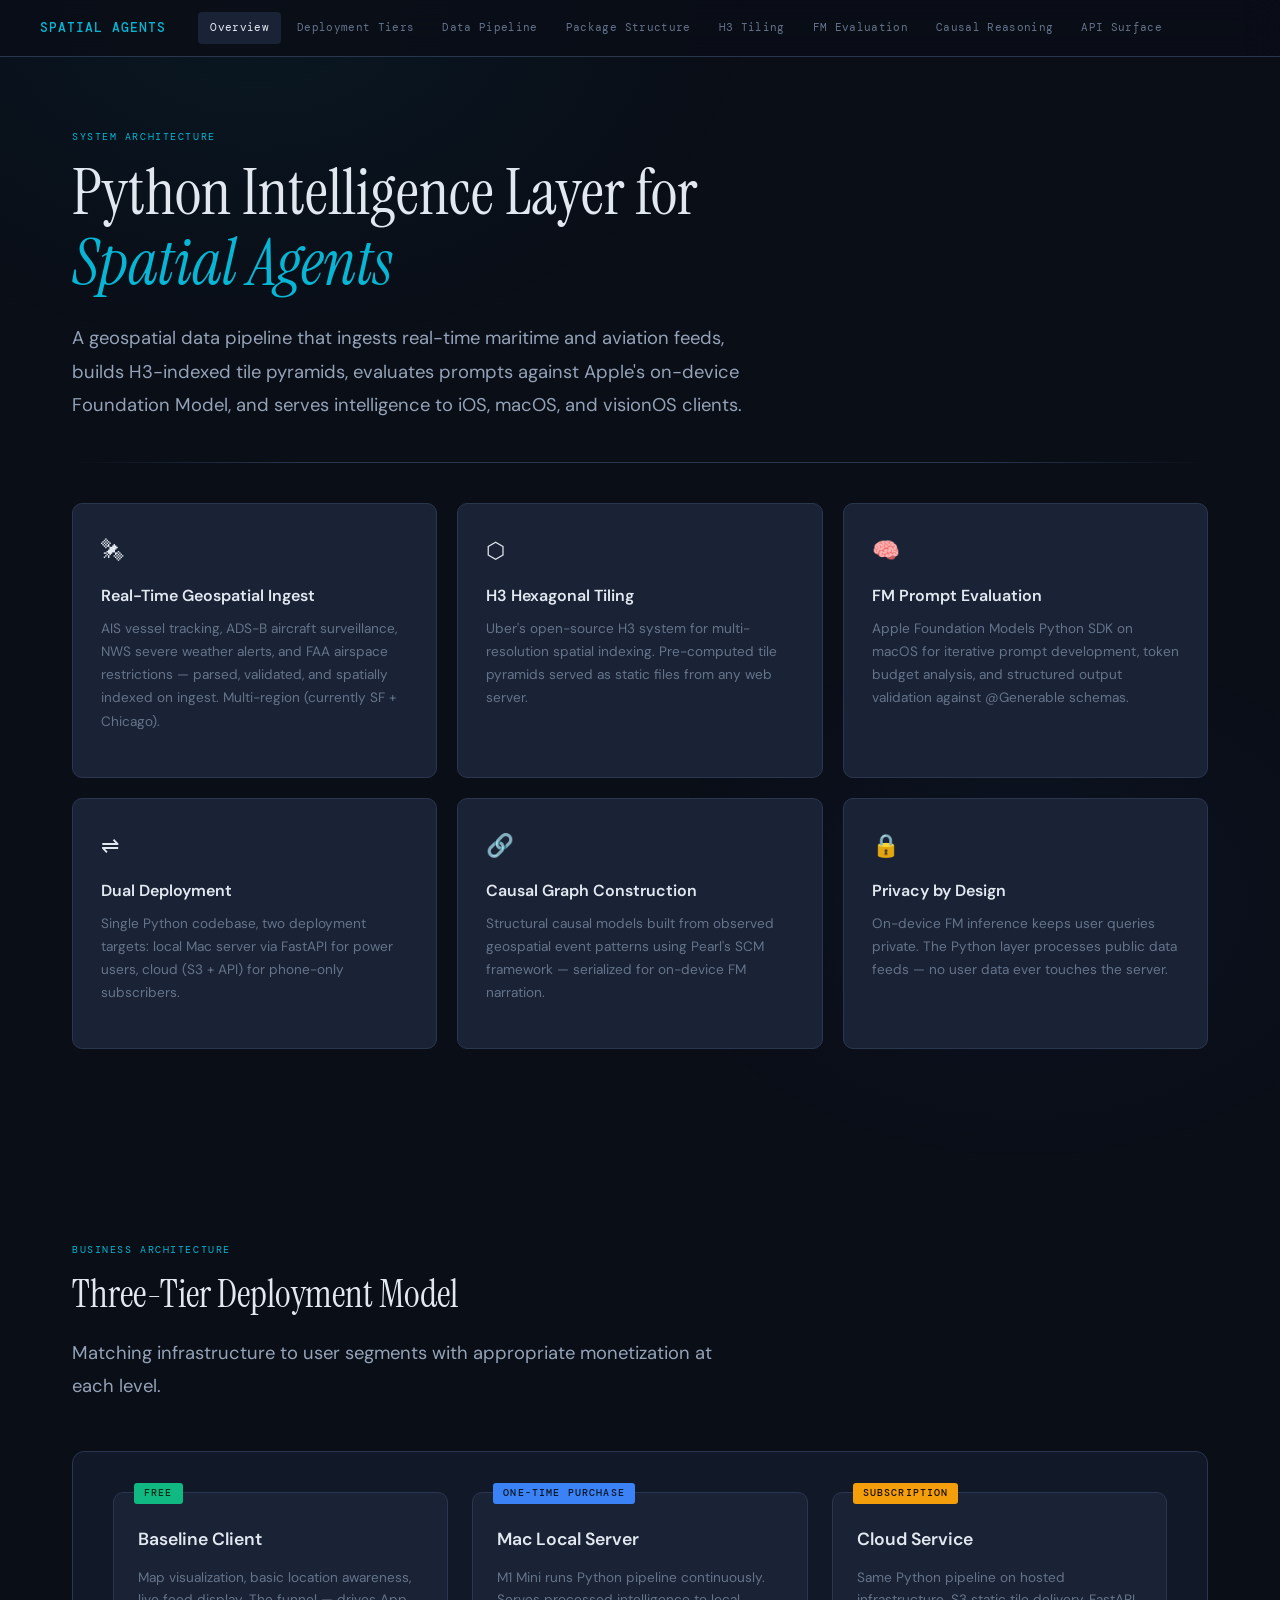
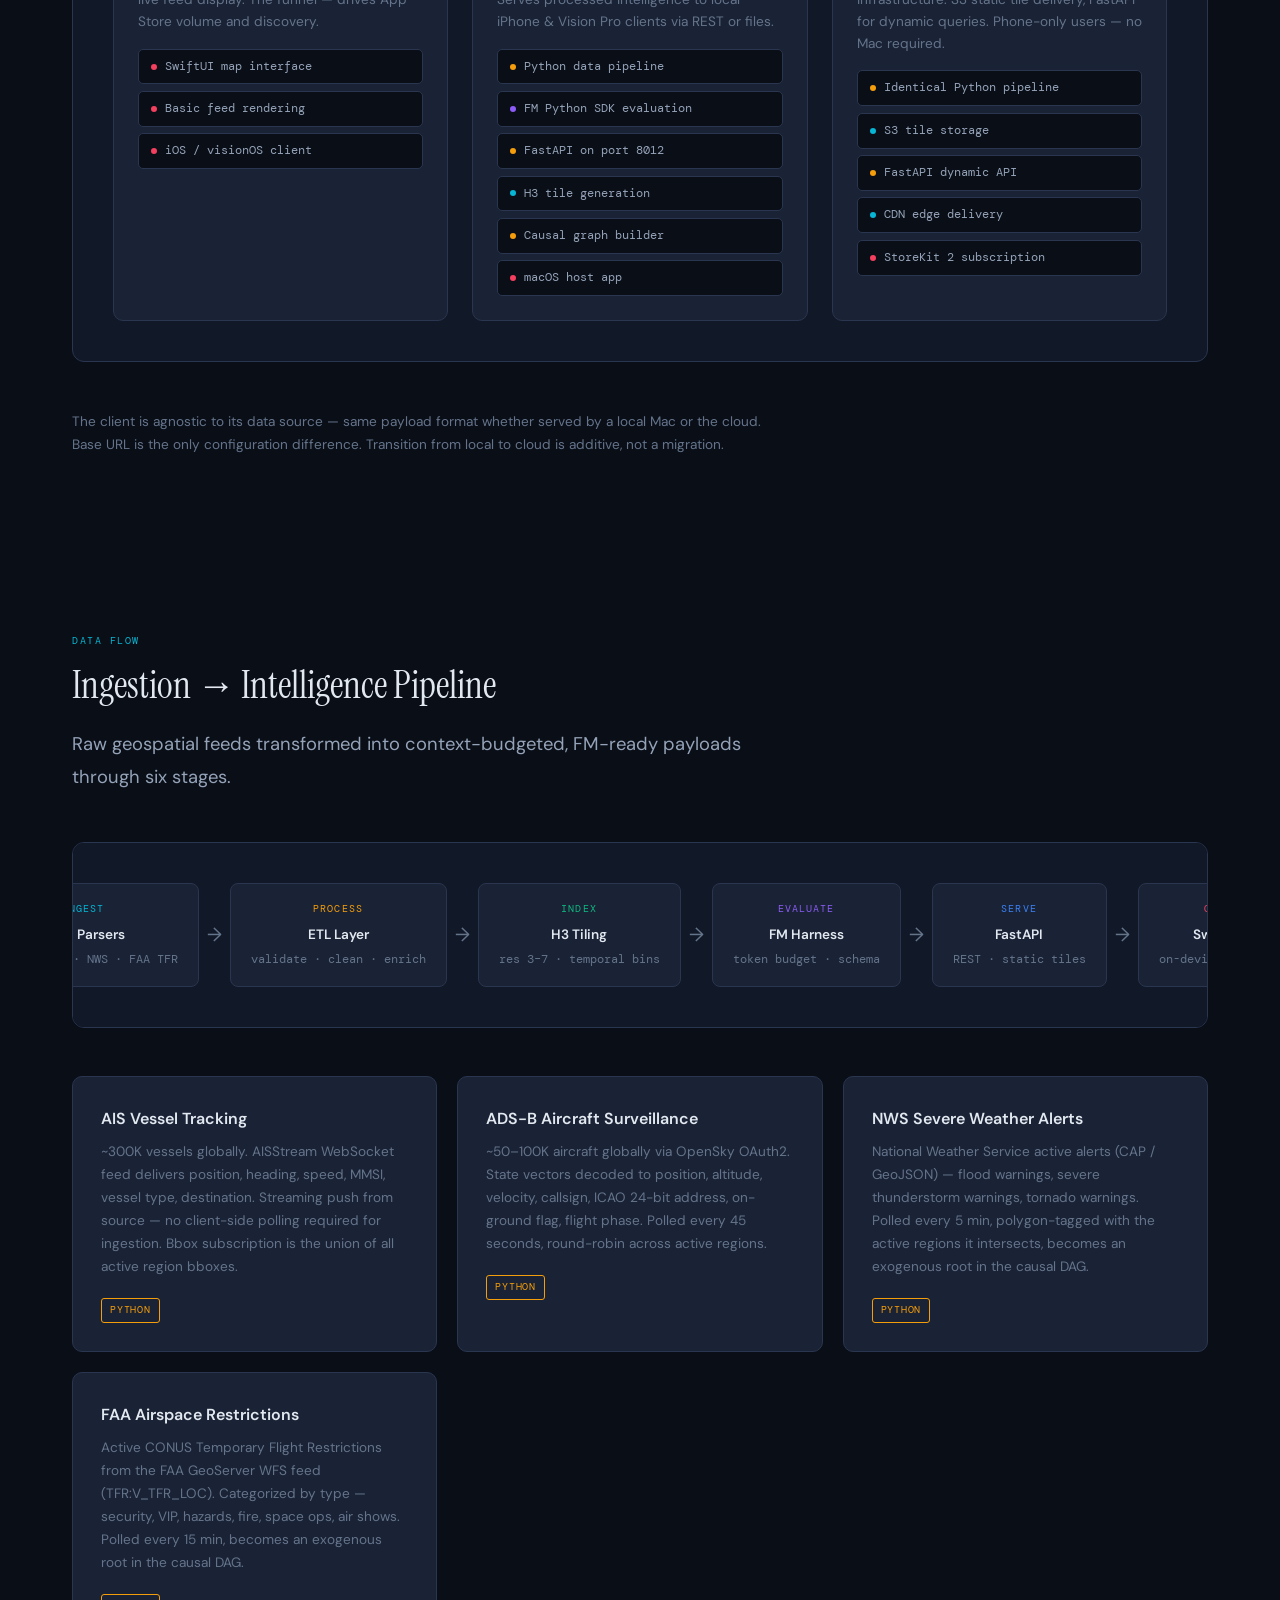
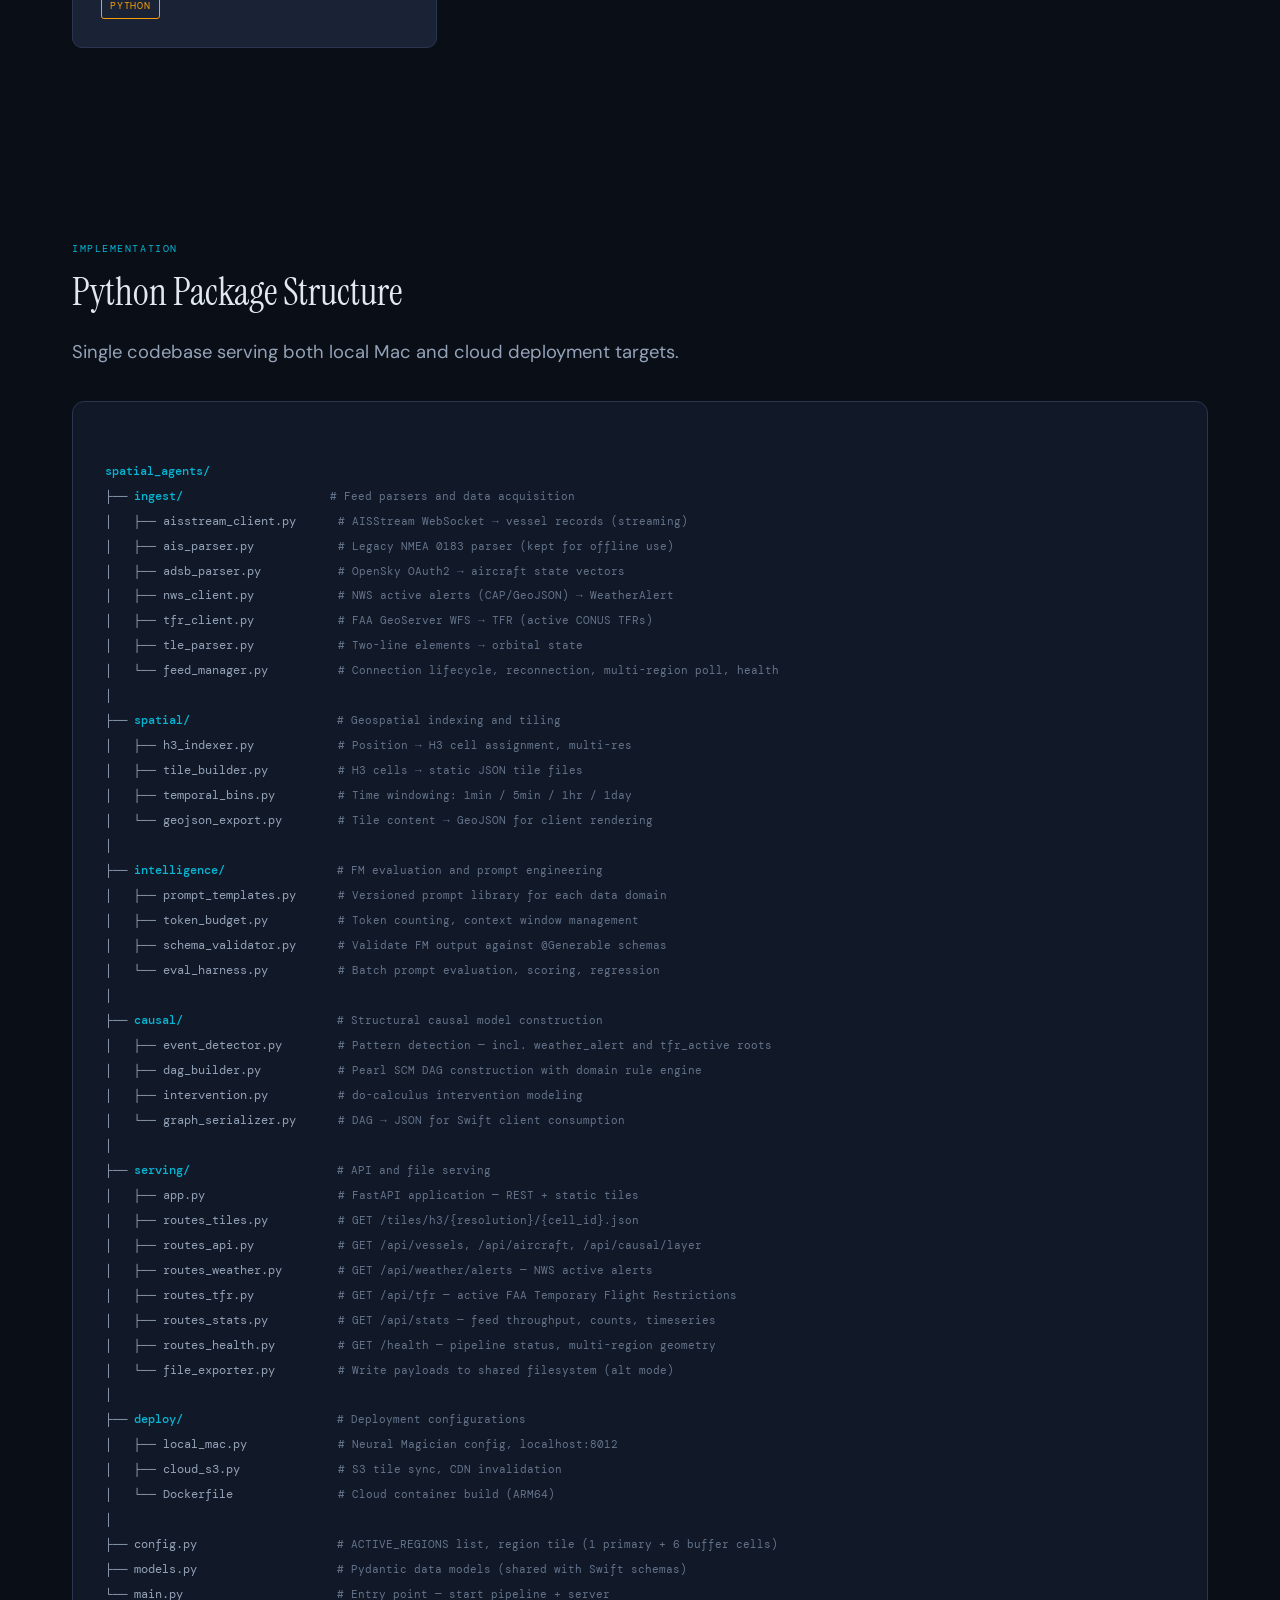
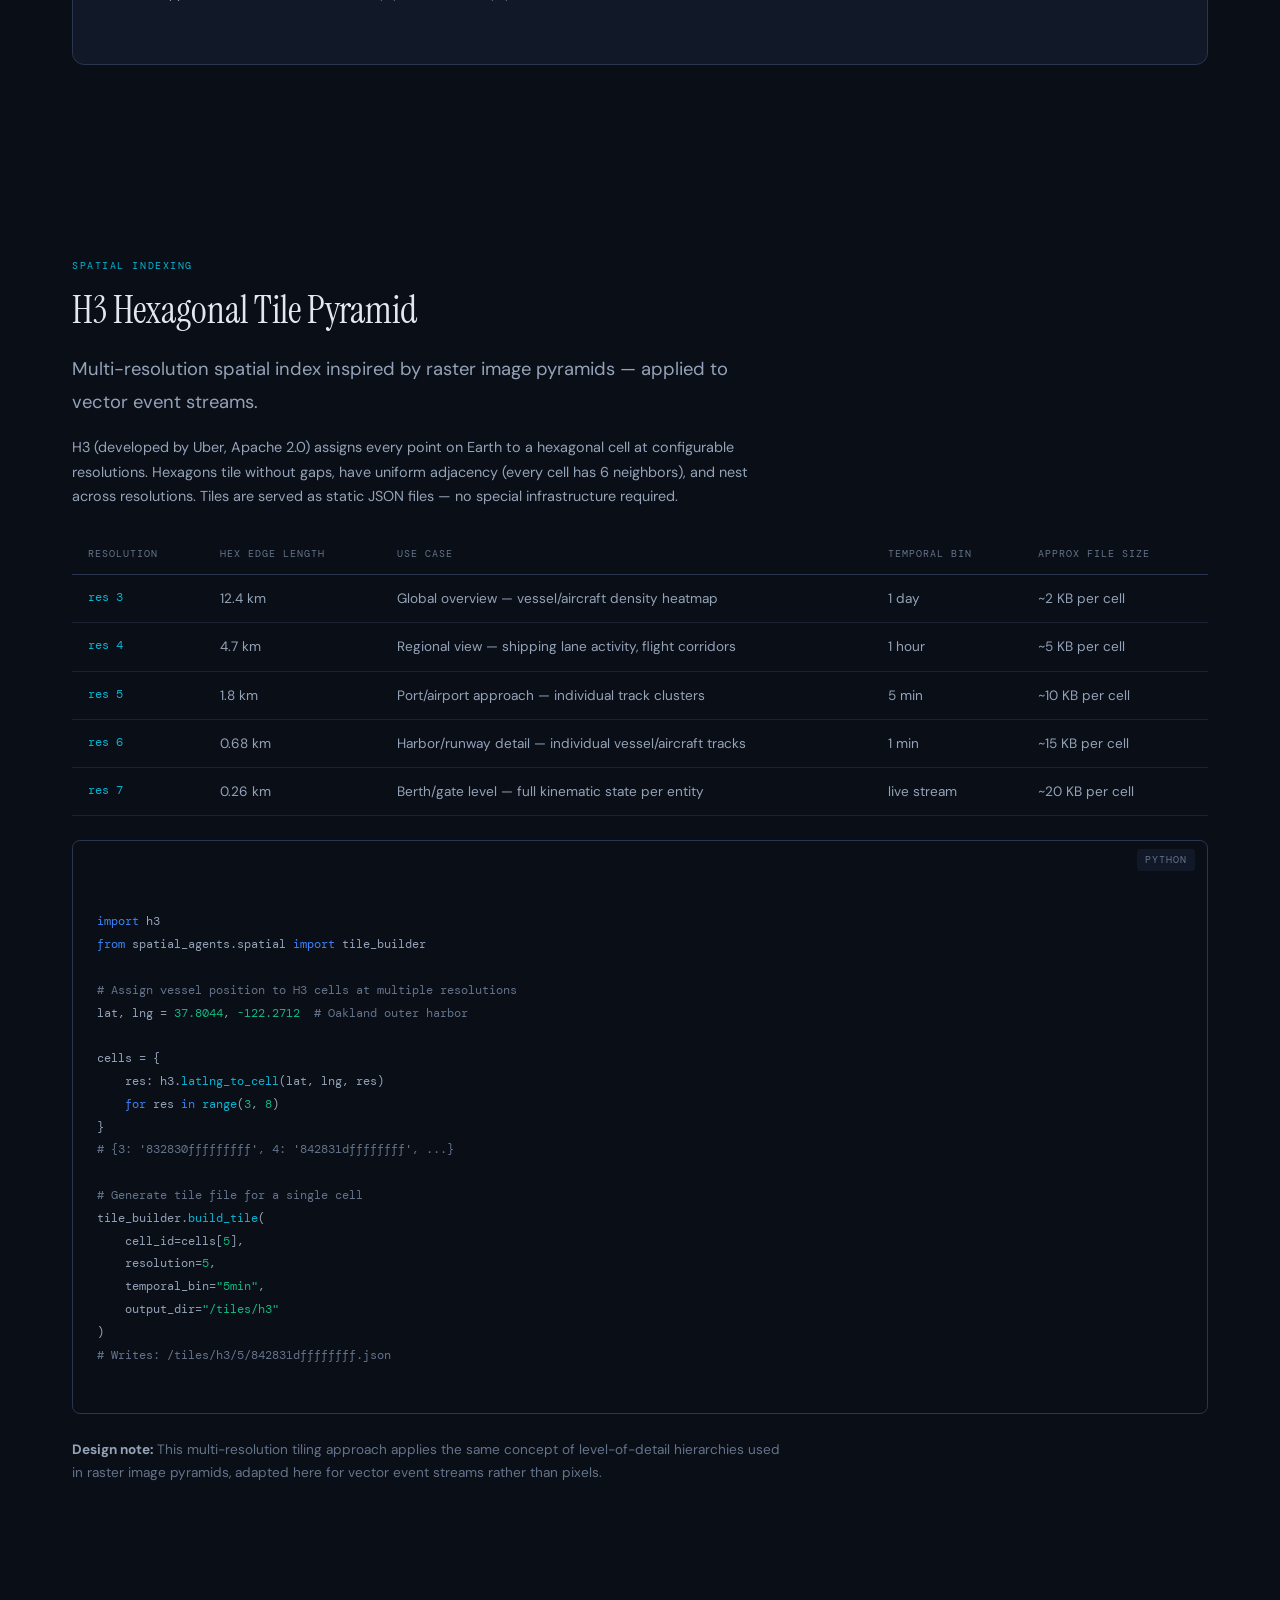
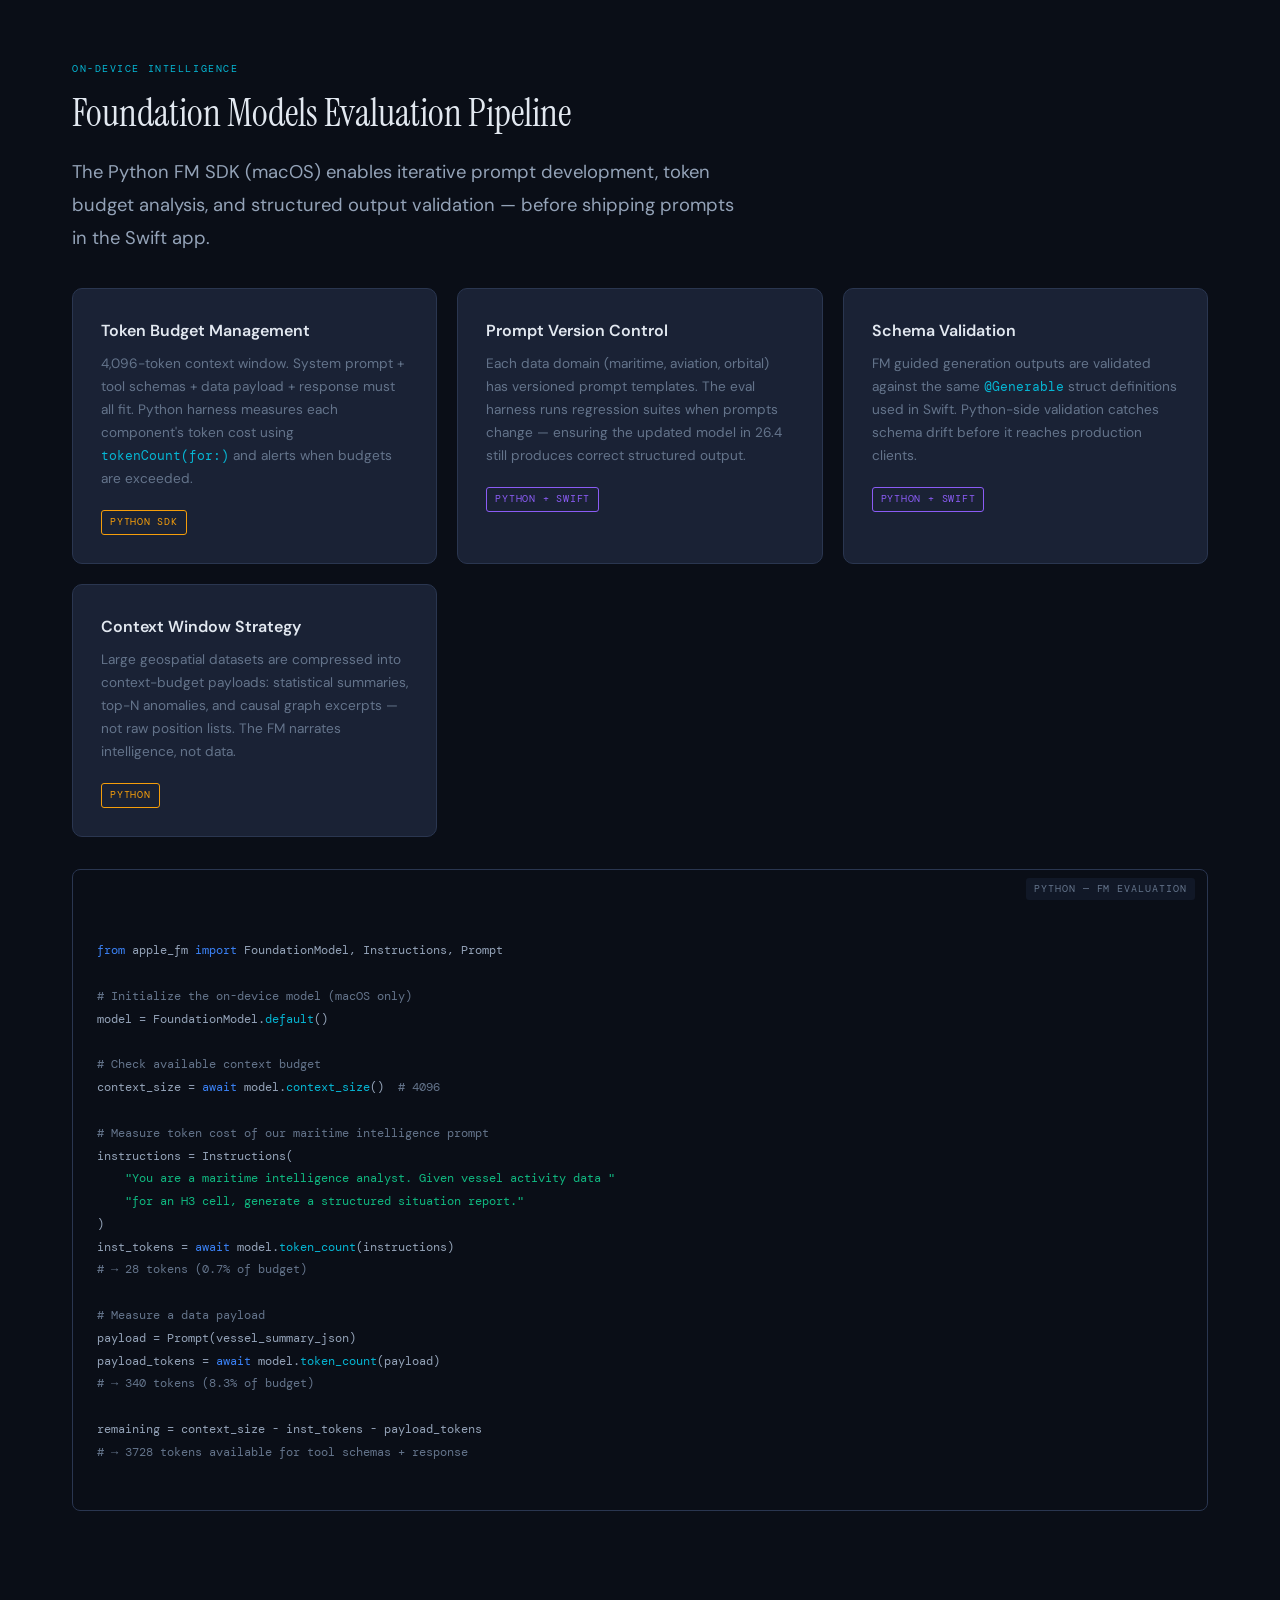
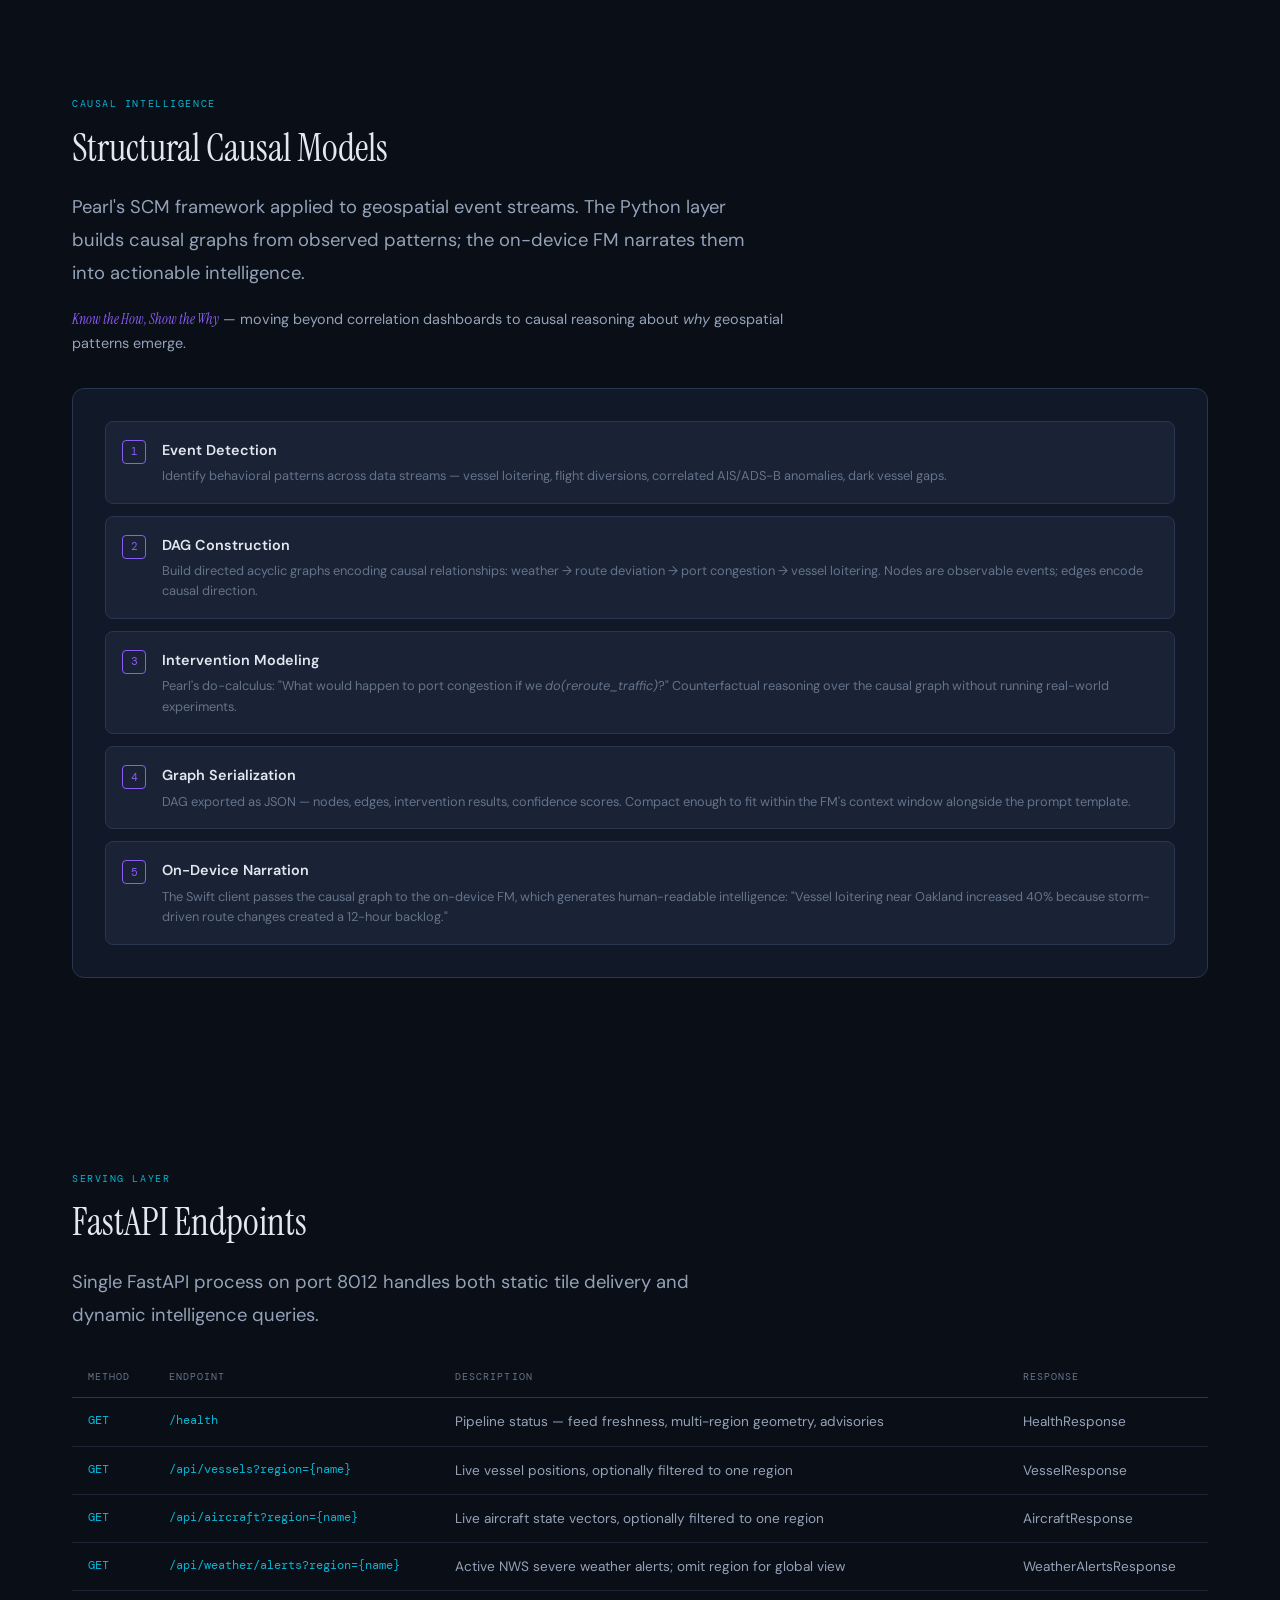
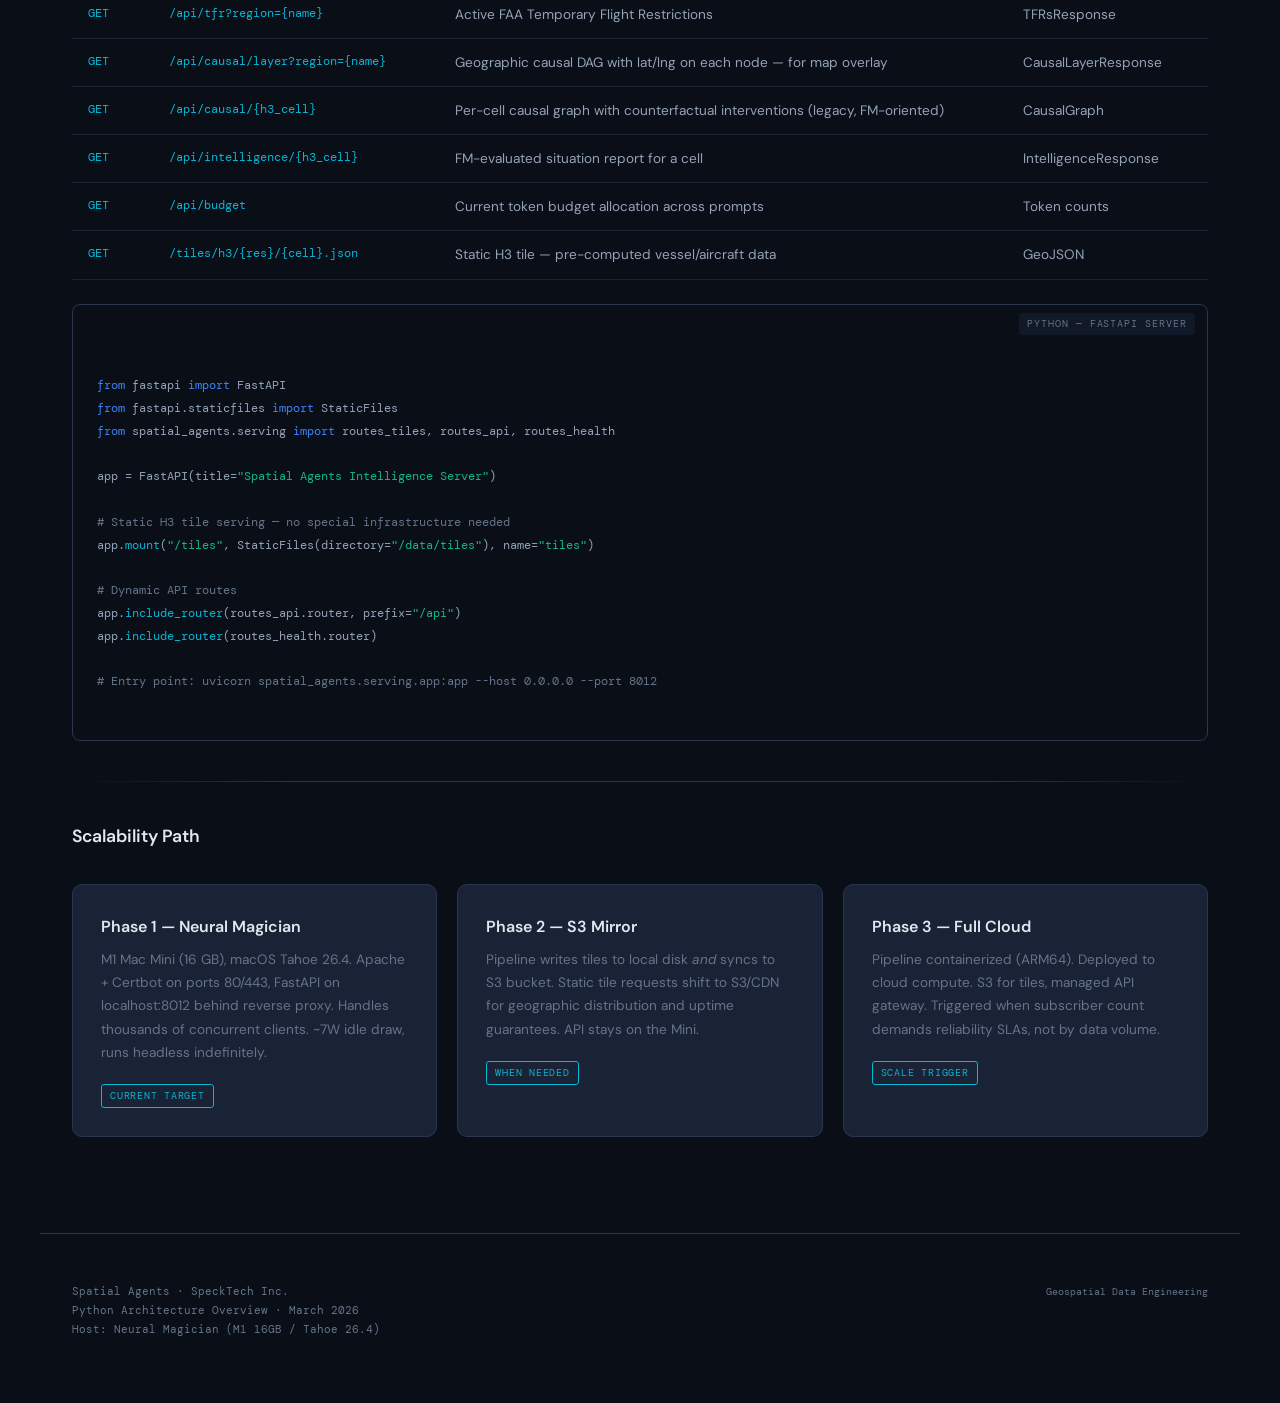
==== commit 078c30df: "Causal Flow viewer + Chicago region + cross-page region sync - New docs/causal-flow.html — productio" ====
--- a/docs/architecture.html
+++ b/docs/architecture.html
@@ -16,6 +16,11 @@
                          and code block rendering (added white-space: pre)
       0.1.2  2026-03-28  Updated to SpeckTech Inc., removed external company
                          references and NITF lineage note
+      0.2.0  2026-04-25  Added NWS Weather and FAA Airspace as live data
+                         sources, multi-region coverage (SF + Chicago),
+                         updated package tree with aisstream_client,
+                         nws_client, tfr_client, routes_weather,
+                         routes_tfr, routes_stats — Claude 4.7
 -->
 <html lang="en">
 <head>
@@ -613,7 +618,7 @@
     <div class="card">
       <div class="card-icon">🛰</div>
       <h3>Real-Time Geospatial Ingest</h3>
-      <p>AIS vessel tracking, ADS-B aircraft surveillance, and satellite metadata — parsed, validated, and spatially indexed on ingest.</p>
+      <p>AIS vessel tracking, ADS-B aircraft surveillance, NWS severe weather alerts, and FAA airspace restrictions — parsed, validated, and spatially indexed on ingest. Multi-region (currently SF + Chicago).</p>
     </div>
     <div class="card">
       <div class="card-icon">⬡</div>
@@ -712,7 +717,7 @@
       <div class="flow-node ingest">
         <div class="node-label">Ingest</div>
         <div class="node-title">Feed Parsers</div>
-        <div class="node-detail">AIS NMEA · ADS-B</div>
+        <div class="node-detail">AIS · ADS-B · NWS · FAA TFR</div>
       </div>
       <div class="flow-arrow">→</div>
       <div class="flow-node process">
@@ -750,17 +755,22 @@
   <div class="cards-grid" style="margin-top: 2rem;">
     <div class="card">
       <h3>AIS Vessel Tracking</h3>
-      <p>~300K vessels globally. NMEA 0183 sentences decoded to position, heading, speed, MMSI, vessel type, destination. Position reports arrive at variable rates — Class A every 2–10 seconds under way, Class B every 30 seconds.</p>
+      <p>~300K vessels globally. AISStream WebSocket feed delivers position, heading, speed, MMSI, vessel type, destination. Streaming push from source — no client-side polling required for ingestion. Bbox subscription is the union of all active region bboxes.</p>
       <span class="tag python">Python</span>
     </div>
     <div class="card">
       <h3>ADS-B Aircraft Surveillance</h3>
-      <p>~50–100K aircraft globally. Mode S extended squitter messages decoded to position, altitude, velocity, callsign, ICAO 24-bit address. 1090 MHz reception or API-sourced.</p>
+      <p>~50–100K aircraft globally via OpenSky OAuth2. State vectors decoded to position, altitude, velocity, callsign, ICAO 24-bit address, on-ground flag, flight phase. Polled every 45 seconds, round-robin across active regions.</p>
       <span class="tag python">Python</span>
     </div>
     <div class="card">
-      <h3>Satellite Metadata</h3>
-      <p>TLE orbital elements, overpass predictions, sensor specifications. Future integration with imagery catalogs — STAC-compatible metadata indexing.</p>
+      <h3>NWS Severe Weather Alerts</h3>
+      <p>National Weather Service active alerts (CAP / GeoJSON) — flood warnings, severe thunderstorm warnings, tornado warnings. Polled every 5 min, polygon-tagged with the active regions it intersects, becomes an exogenous root in the causal DAG.</p>
+      <span class="tag python">Python</span>
+    </div>
+    <div class="card">
+      <h3>FAA Airspace Restrictions</h3>
+      <p>Active CONUS Temporary Flight Restrictions from the FAA GeoServer WFS feed (TFR:V_TFR_LOC). Categorized by type — security, VIP, hazards, fire, space ops, air shows. Polled every 15 min, becomes an exogenous root in the causal DAG.</p>
       <span class="tag python">Python</span>
     </div>
   </div>
@@ -775,10 +785,13 @@
   <div class="package-tree">
 <span class="dir">spatial_agents/</span>
 ├── <span class="dir">ingest/</span>                     <span class="comment"># Feed parsers and data acquisition</span>
-│   ├── <span class="file">ais_parser.py</span>            <span class="comment"># NMEA 0183 → structured vessel records</span>
-│   ├── <span class="file">adsb_parser.py</span>           <span class="comment"># Mode S → aircraft position/velocity</span>
+│   ├── <span class="file">aisstream_client.py</span>      <span class="comment"># AISStream WebSocket → vessel records (streaming)</span>
+│   ├── <span class="file">ais_parser.py</span>            <span class="comment"># Legacy NMEA 0183 parser (kept for offline use)</span>
+│   ├── <span class="file">adsb_parser.py</span>           <span class="comment"># OpenSky OAuth2 → aircraft state vectors</span>
+│   ├── <span class="file">nws_client.py</span>            <span class="comment"># NWS active alerts (CAP/GeoJSON) → WeatherAlert</span>
+│   ├── <span class="file">tfr_client.py</span>            <span class="comment"># FAA GeoServer WFS → TFR (active CONUS TFRs)</span>
 │   ├── <span class="file">tle_parser.py</span>            <span class="comment"># Two-line elements → orbital state</span>
-│   └── <span class="file">feed_manager.py</span>          <span class="comment"># Connection lifecycle, reconnection, health</span>
+│   └── <span class="file">feed_manager.py</span>          <span class="comment"># Connection lifecycle, reconnection, multi-region poll, health</span>
 │
 ├── <span class="dir">spatial/</span>                     <span class="comment"># Geospatial indexing and tiling</span>
 │   ├── <span class="file">h3_indexer.py</span>            <span class="comment"># Position → H3 cell assignment, multi-res</span>
@@ -793,16 +806,19 @@
 │   └── <span class="file">eval_harness.py</span>          <span class="comment"># Batch prompt evaluation, scoring, regression</span>
 │
 ├── <span class="dir">causal/</span>                      <span class="comment"># Structural causal model construction</span>
-│   ├── <span class="file">event_detector.py</span>        <span class="comment"># Pattern detection across data streams</span>
-│   ├── <span class="file">dag_builder.py</span>           <span class="comment"># Pearl SCM DAG construction from observations</span>
+│   ├── <span class="file">event_detector.py</span>        <span class="comment"># Pattern detection — incl. weather_alert and tfr_active roots</span>
+│   ├── <span class="file">dag_builder.py</span>           <span class="comment"># Pearl SCM DAG construction with domain rule engine</span>
 │   ├── <span class="file">intervention.py</span>          <span class="comment"># do-calculus intervention modeling</span>
 │   └── <span class="file">graph_serializer.py</span>      <span class="comment"># DAG → JSON for Swift client consumption</span>
 │
 ├── <span class="dir">serving/</span>                     <span class="comment"># API and file serving</span>
 │   ├── <span class="file">app.py</span>                   <span class="comment"># FastAPI application — REST + static tiles</span>
 │   ├── <span class="file">routes_tiles.py</span>          <span class="comment"># GET /tiles/h3/{resolution}/{cell_id}.json</span>
-│   ├── <span class="file">routes_api.py</span>            <span class="comment"># GET /api/vessels, /api/aircraft, /api/causal</span>
-│   ├── <span class="file">routes_health.py</span>         <span class="comment"># GET /health — pipeline status, feed freshness</span>
+│   ├── <span class="file">routes_api.py</span>            <span class="comment"># GET /api/vessels, /api/aircraft, /api/causal/layer</span>
+│   ├── <span class="file">routes_weather.py</span>        <span class="comment"># GET /api/weather/alerts — NWS active alerts</span>
+│   ├── <span class="file">routes_tfr.py</span>            <span class="comment"># GET /api/tfr — active FAA Temporary Flight Restrictions</span>
+│   ├── <span class="file">routes_stats.py</span>          <span class="comment"># GET /api/stats — feed throughput, counts, timeseries</span>
+│   ├── <span class="file">routes_health.py</span>         <span class="comment"># GET /health — pipeline status, multi-region geometry</span>
 │   └── <span class="file">file_exporter.py</span>         <span class="comment"># Write payloads to shared filesystem (alt mode)</span>
 │
 ├── <span class="dir">deploy/</span>                      <span class="comment"># Deployment configurations</span>
@@ -810,7 +826,7 @@
 │   ├── <span class="file">cloud_s3.py</span>              <span class="comment"># S3 tile sync, CDN invalidation</span>
 │   └── <span class="file">Dockerfile</span>               <span class="comment"># Cloud container build (ARM64)</span>
 │
-├── <span class="file">config.py</span>                    <span class="comment"># Environment-aware configuration</span>
+├── <span class="file">config.py</span>                    <span class="comment"># ACTIVE_REGIONS list, region tile (1 primary + 6 buffer cells)</span>
 ├── <span class="file">models.py</span>                    <span class="comment"># Pydantic data models (shared with Swift schemas)</span>
 └── <span class="file">main.py</span>                      <span class="comment"># Entry point — start pipeline + server</span>
   </div>
@@ -1042,33 +1058,51 @@
     <tbody>
       <tr>
         <td class="mono">GET</td>
-        <td class="mono">/tiles/h3/{res}/{cell}.json</td>
-        <td>Static H3 tile — pre-computed vessel/aircraft data</td>
-        <td>GeoJSON</td>
+        <td class="mono">/health</td>
+        <td>Pipeline status — feed freshness, multi-region geometry, advisories</td>
+        <td>HealthResponse</td>
       </tr>
       <tr>
         <td class="mono">GET</td>
-        <td class="mono">/api/vessels/{h3_cell}</td>
-        <td>Live vessel positions within an H3 cell</td>
-        <td>JSON array</td>
+        <td class="mono">/api/vessels?region={name}</td>
+        <td>Live vessel positions, optionally filtered to one region</td>
+        <td>VesselResponse</td>
       </tr>
       <tr>
         <td class="mono">GET</td>
-        <td class="mono">/api/aircraft/{h3_cell}</td>
-        <td>Live aircraft positions within an H3 cell</td>
-        <td>JSON array</td>
+        <td class="mono">/api/aircraft?region={name}</td>
+        <td>Live aircraft state vectors, optionally filtered to one region</td>
+        <td>AircraftResponse</td>
+      </tr>
+      <tr>
+        <td class="mono">GET</td>
+        <td class="mono">/api/weather/alerts?region={name}</td>
+        <td>Active NWS severe weather alerts; omit region for global view</td>
+        <td>WeatherAlertsResponse</td>
+      </tr>
+      <tr>
+        <td class="mono">GET</td>
+        <td class="mono">/api/tfr?region={name}</td>
+        <td>Active FAA Temporary Flight Restrictions</td>
+        <td>TFRsResponse</td>
+      </tr>
+      <tr>
+        <td class="mono">GET</td>
+        <td class="mono">/api/causal/layer?region={name}</td>
+        <td>Geographic causal DAG with lat/lng on each node — for map overlay</td>
+        <td>CausalLayerResponse</td>
+      </tr>
+      <tr>
+        <td class="mono">GET</td>
+        <td class="mono">/api/causal/{h3_cell}</td>
+        <td>Per-cell causal graph with counterfactual interventions (legacy, FM-oriented)</td>
+        <td>CausalGraph</td>
       </tr>
       <tr>
         <td class="mono">GET</td>
         <td class="mono">/api/intelligence/{h3_cell}</td>
         <td>FM-evaluated situation report for a cell</td>
-        <td>Structured JSON</td>
-      </tr>
-      <tr>
-        <td class="mono">GET</td>
-        <td class="mono">/api/causal/{h3_cell}</td>
-        <td>Causal graph for observed events in a cell</td>
-        <td>DAG JSON</td>
+        <td>IntelligenceResponse</td>
       </tr>
       <tr>
         <td class="mono">GET</td>
@@ -1078,9 +1112,9 @@
       </tr>
       <tr>
         <td class="mono">GET</td>
-        <td class="mono">/health</td>
-        <td>Pipeline status — feed freshness, tile age, errors</td>
-        <td>Status JSON</td>
+        <td class="mono">/tiles/h3/{res}/{cell}.json</td>
+        <td>Static H3 tile — pre-computed vessel/aircraft data</td>
+        <td>GeoJSON</td>
       </tr>
     </tbody>
   </table>
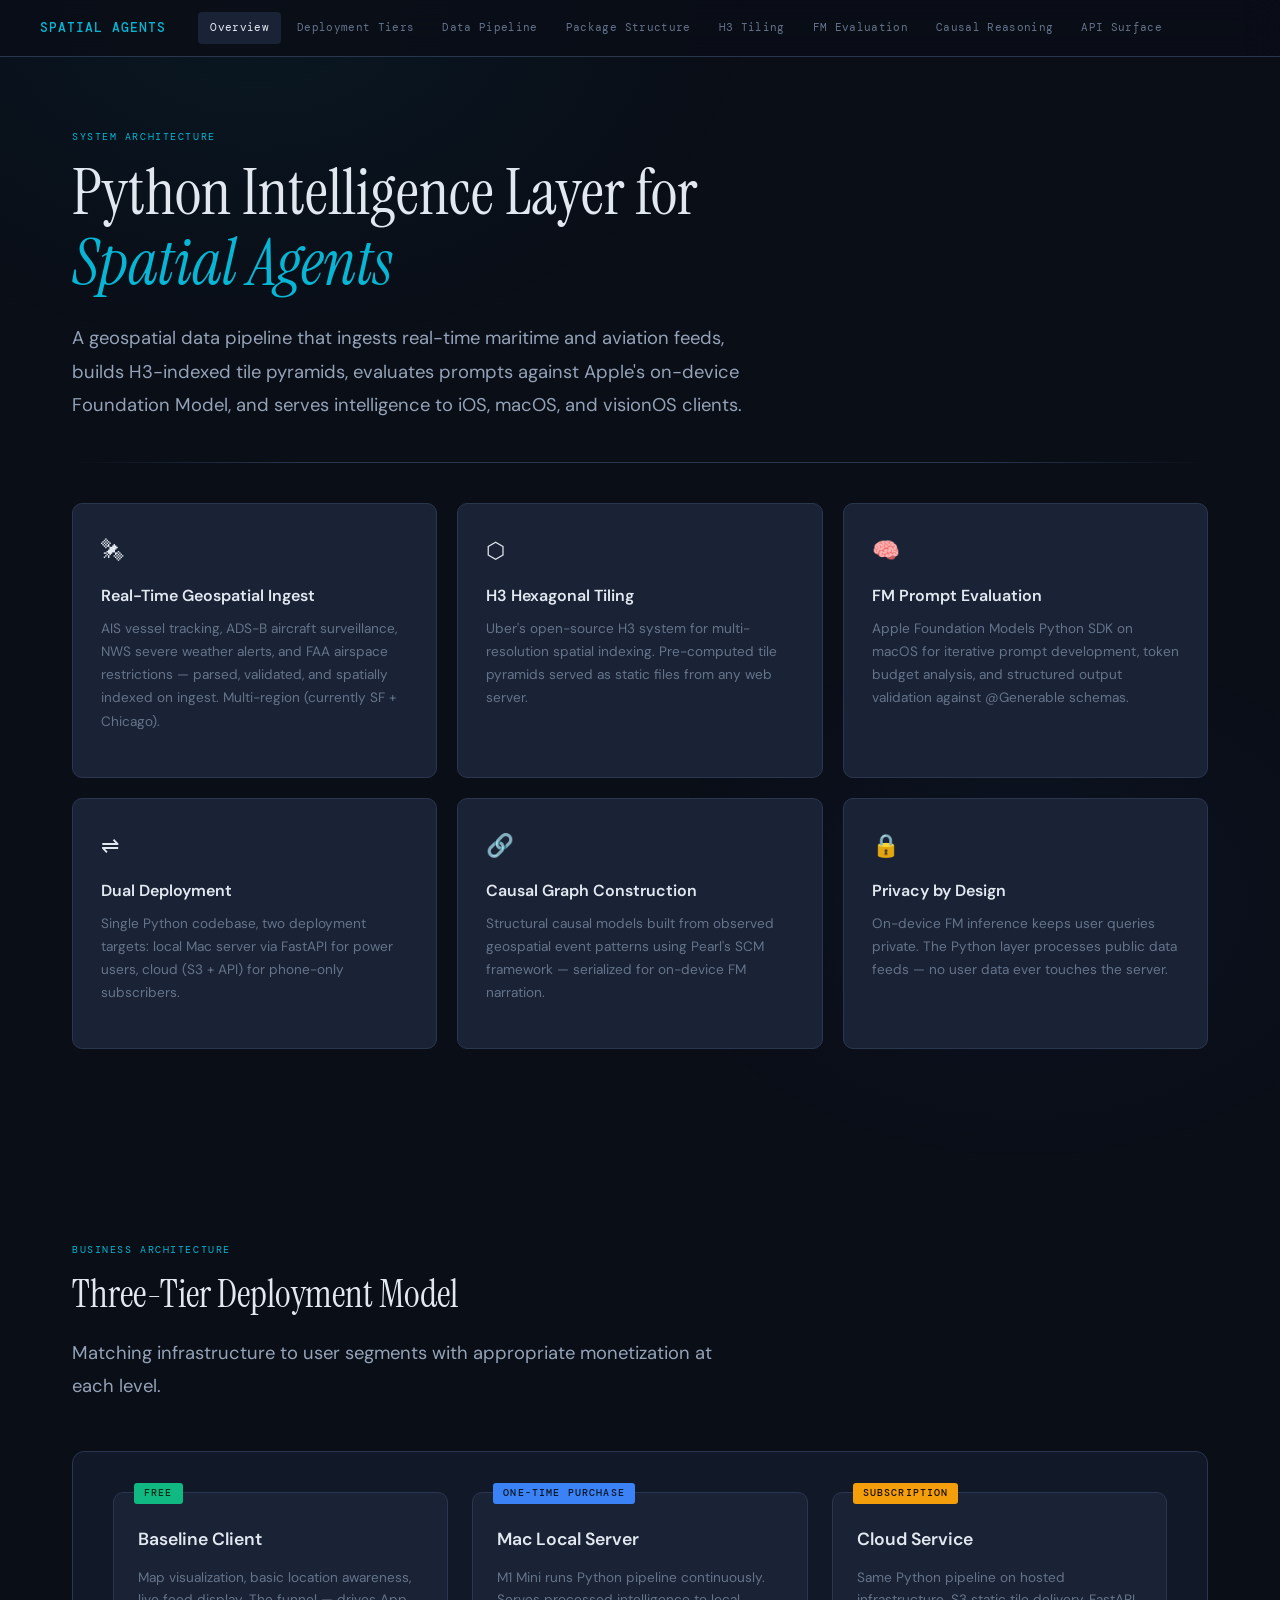
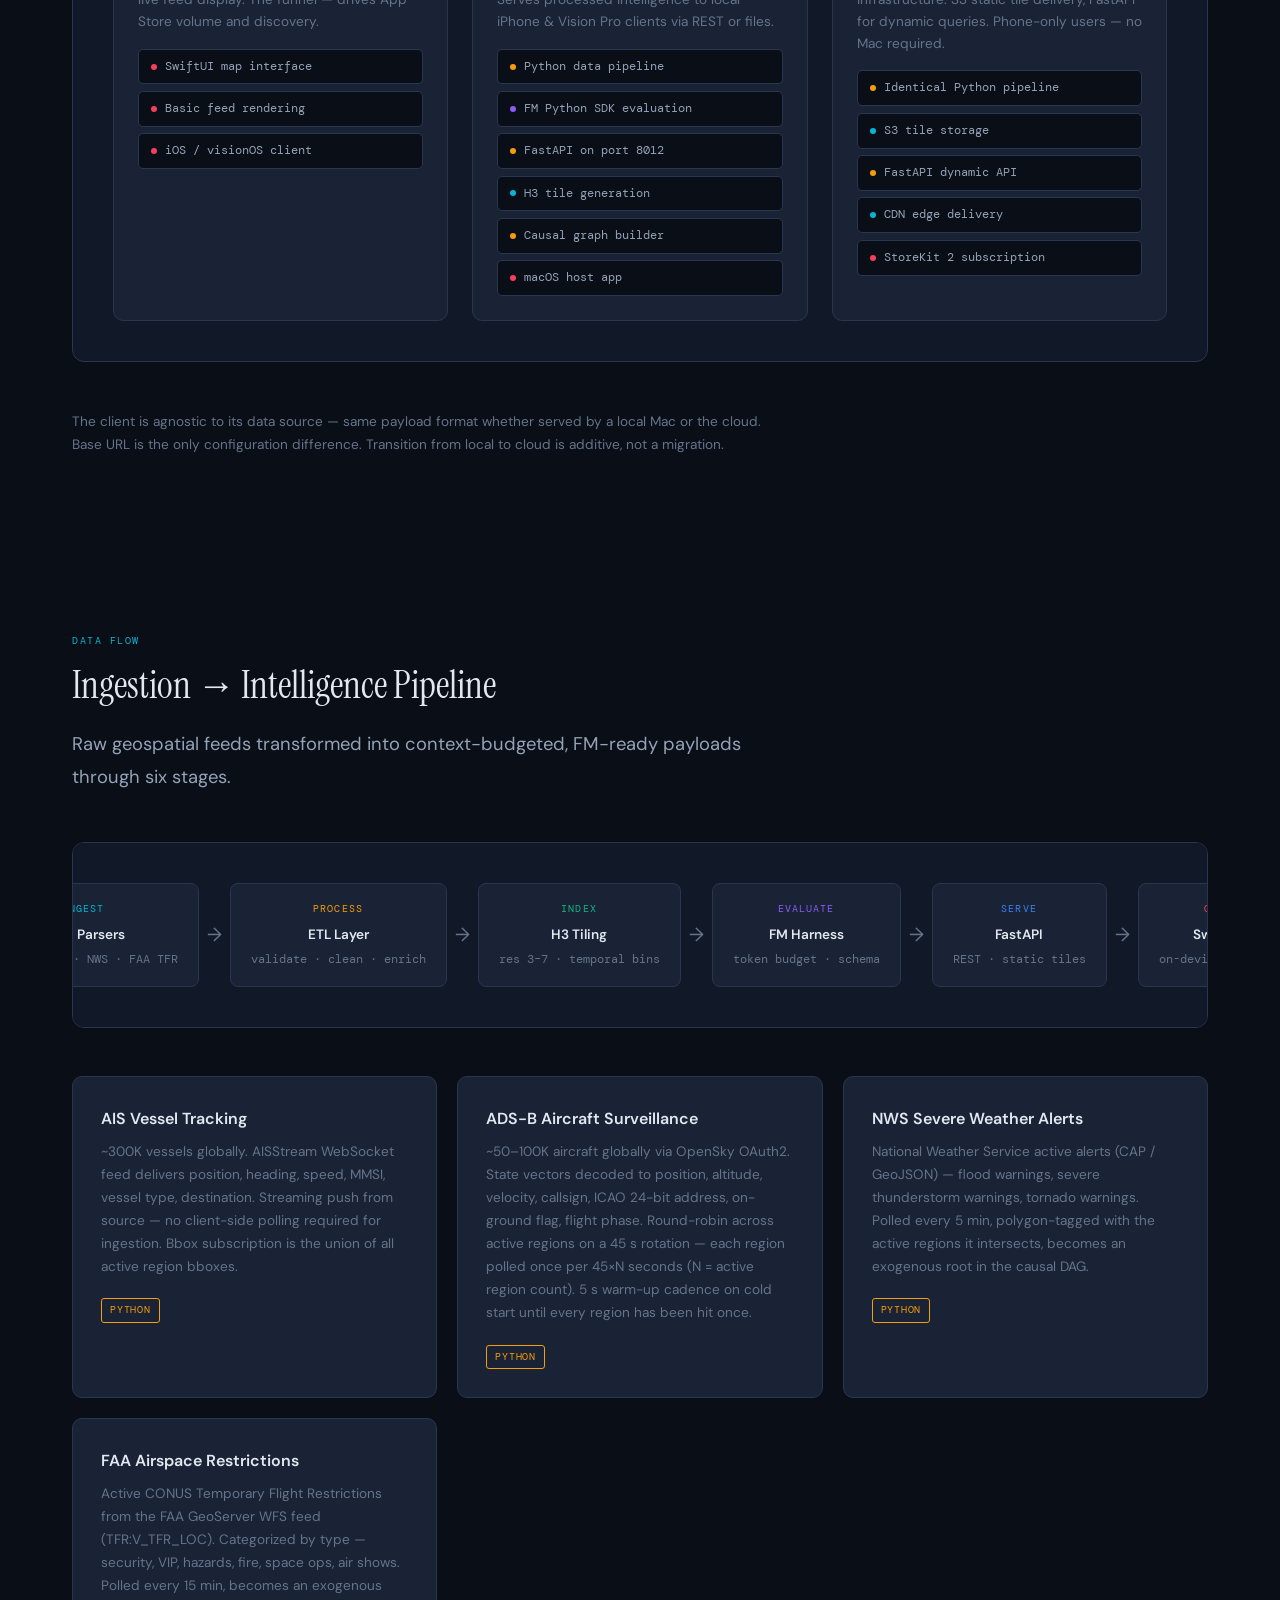
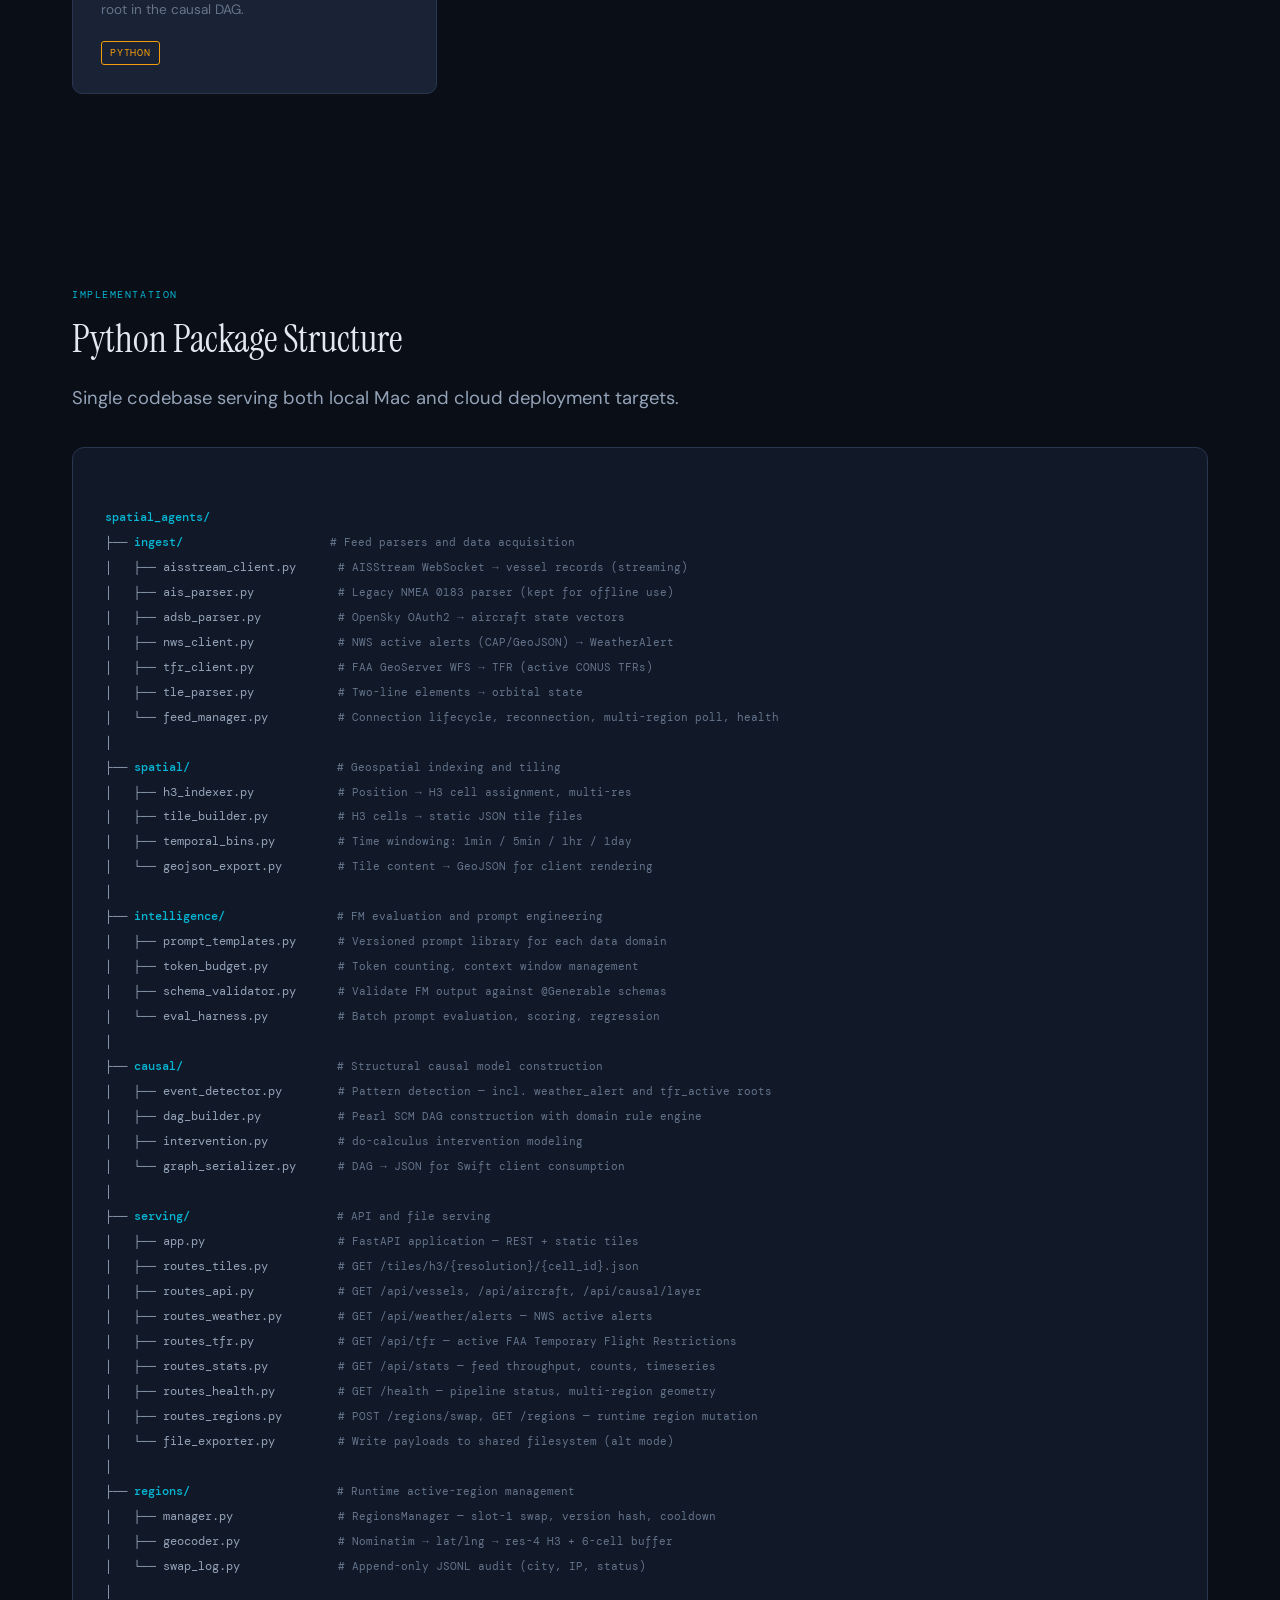
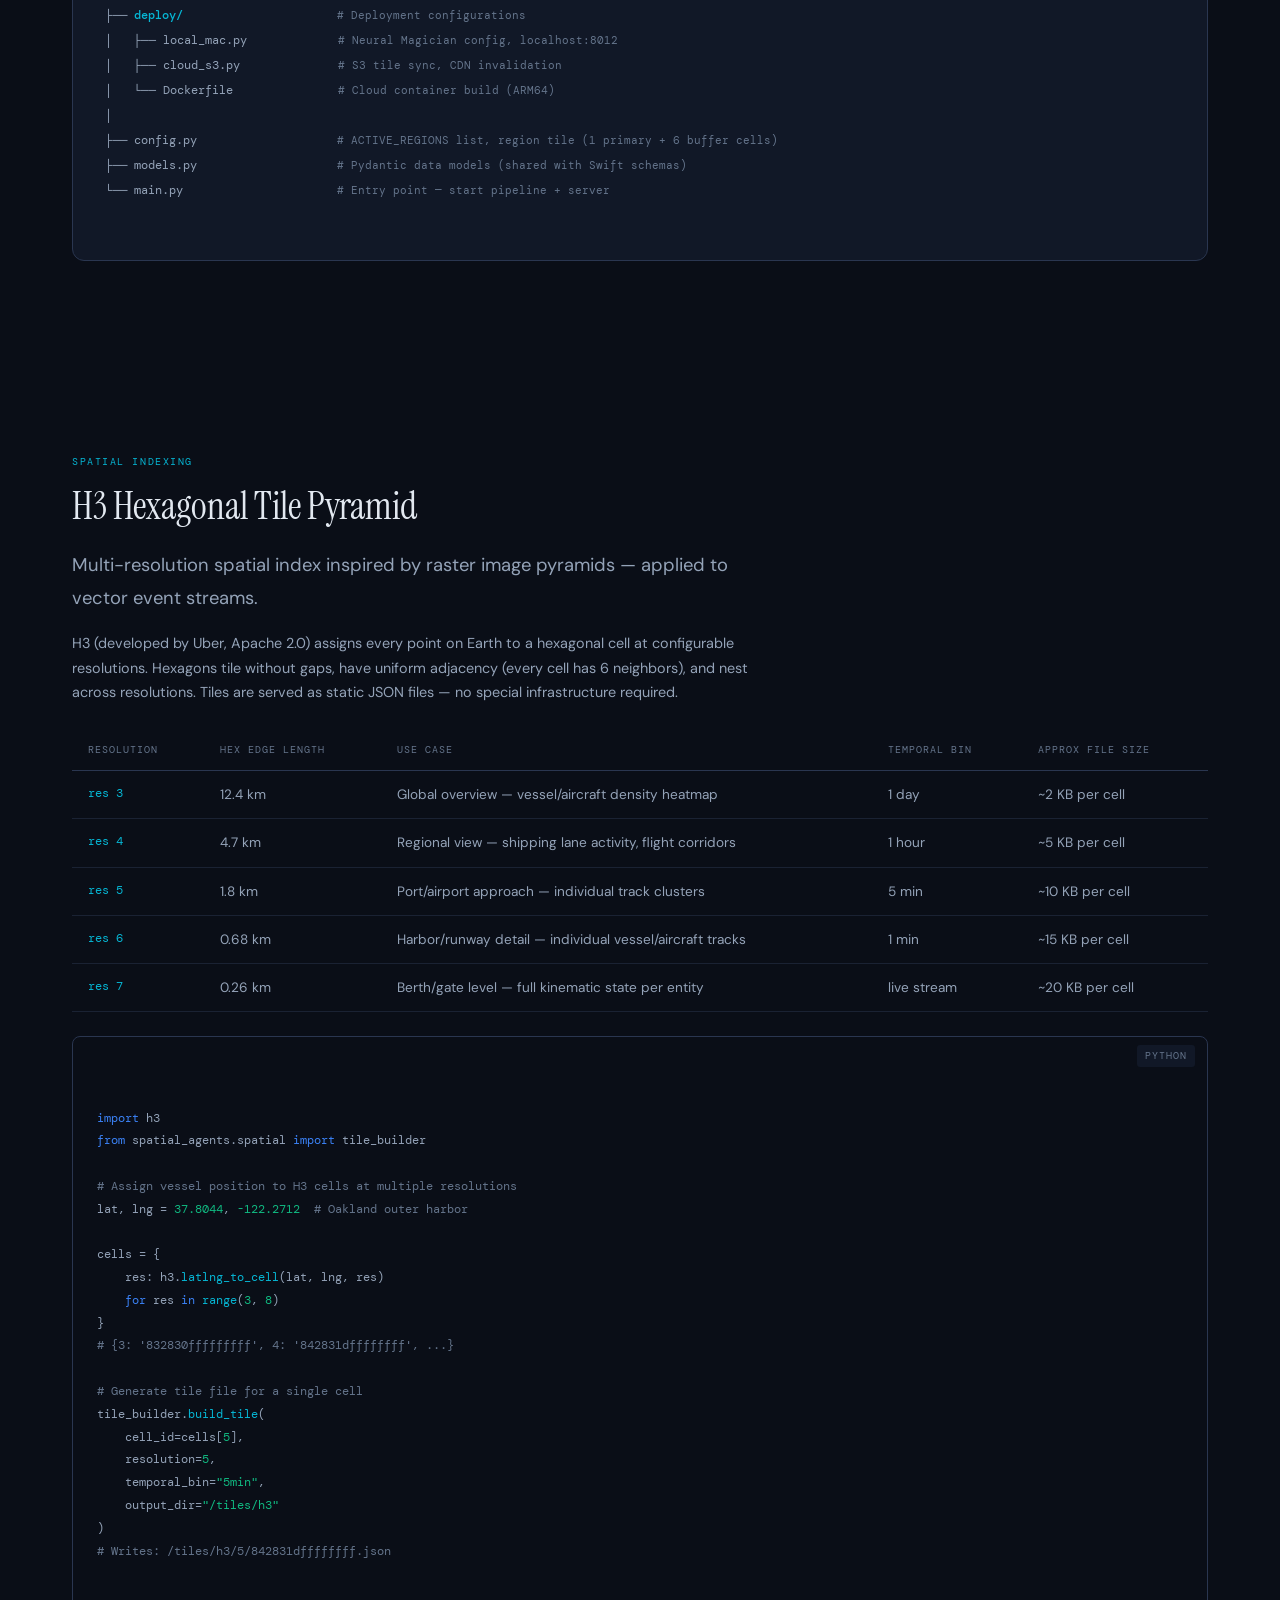
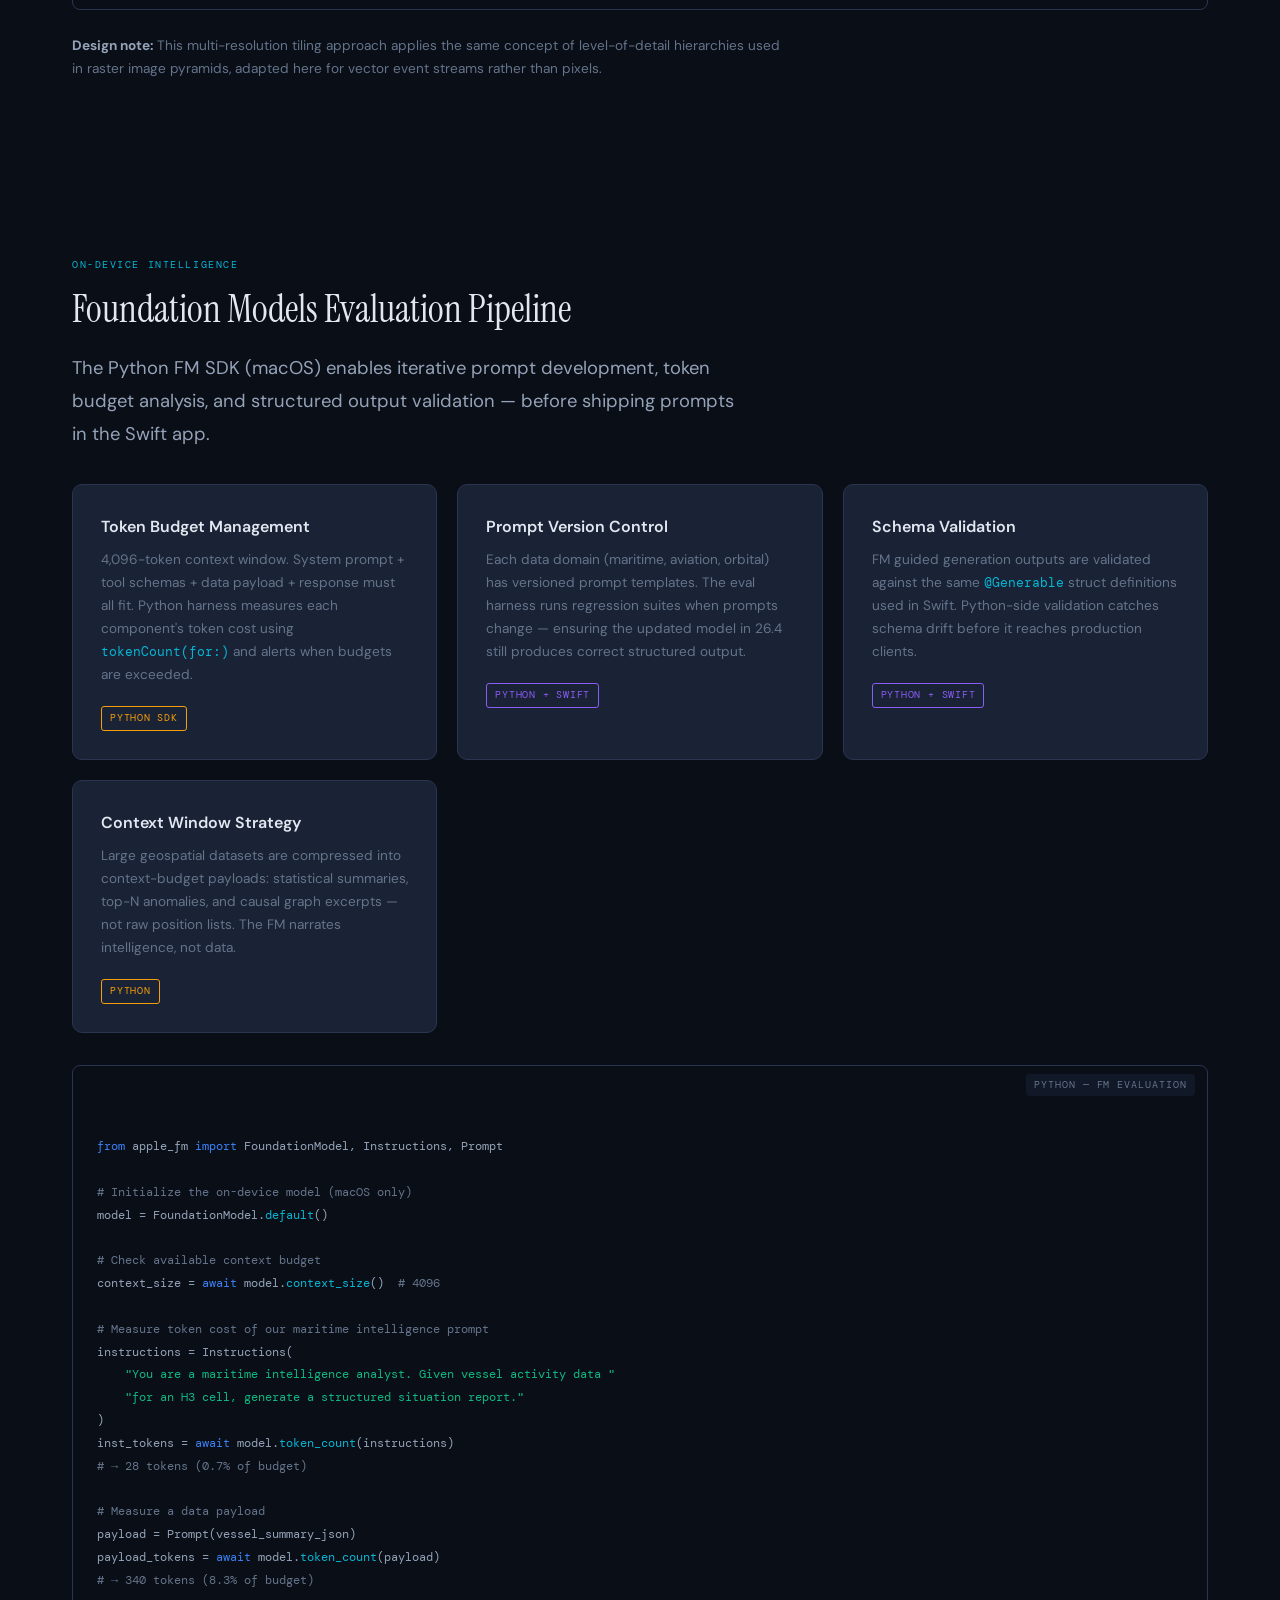
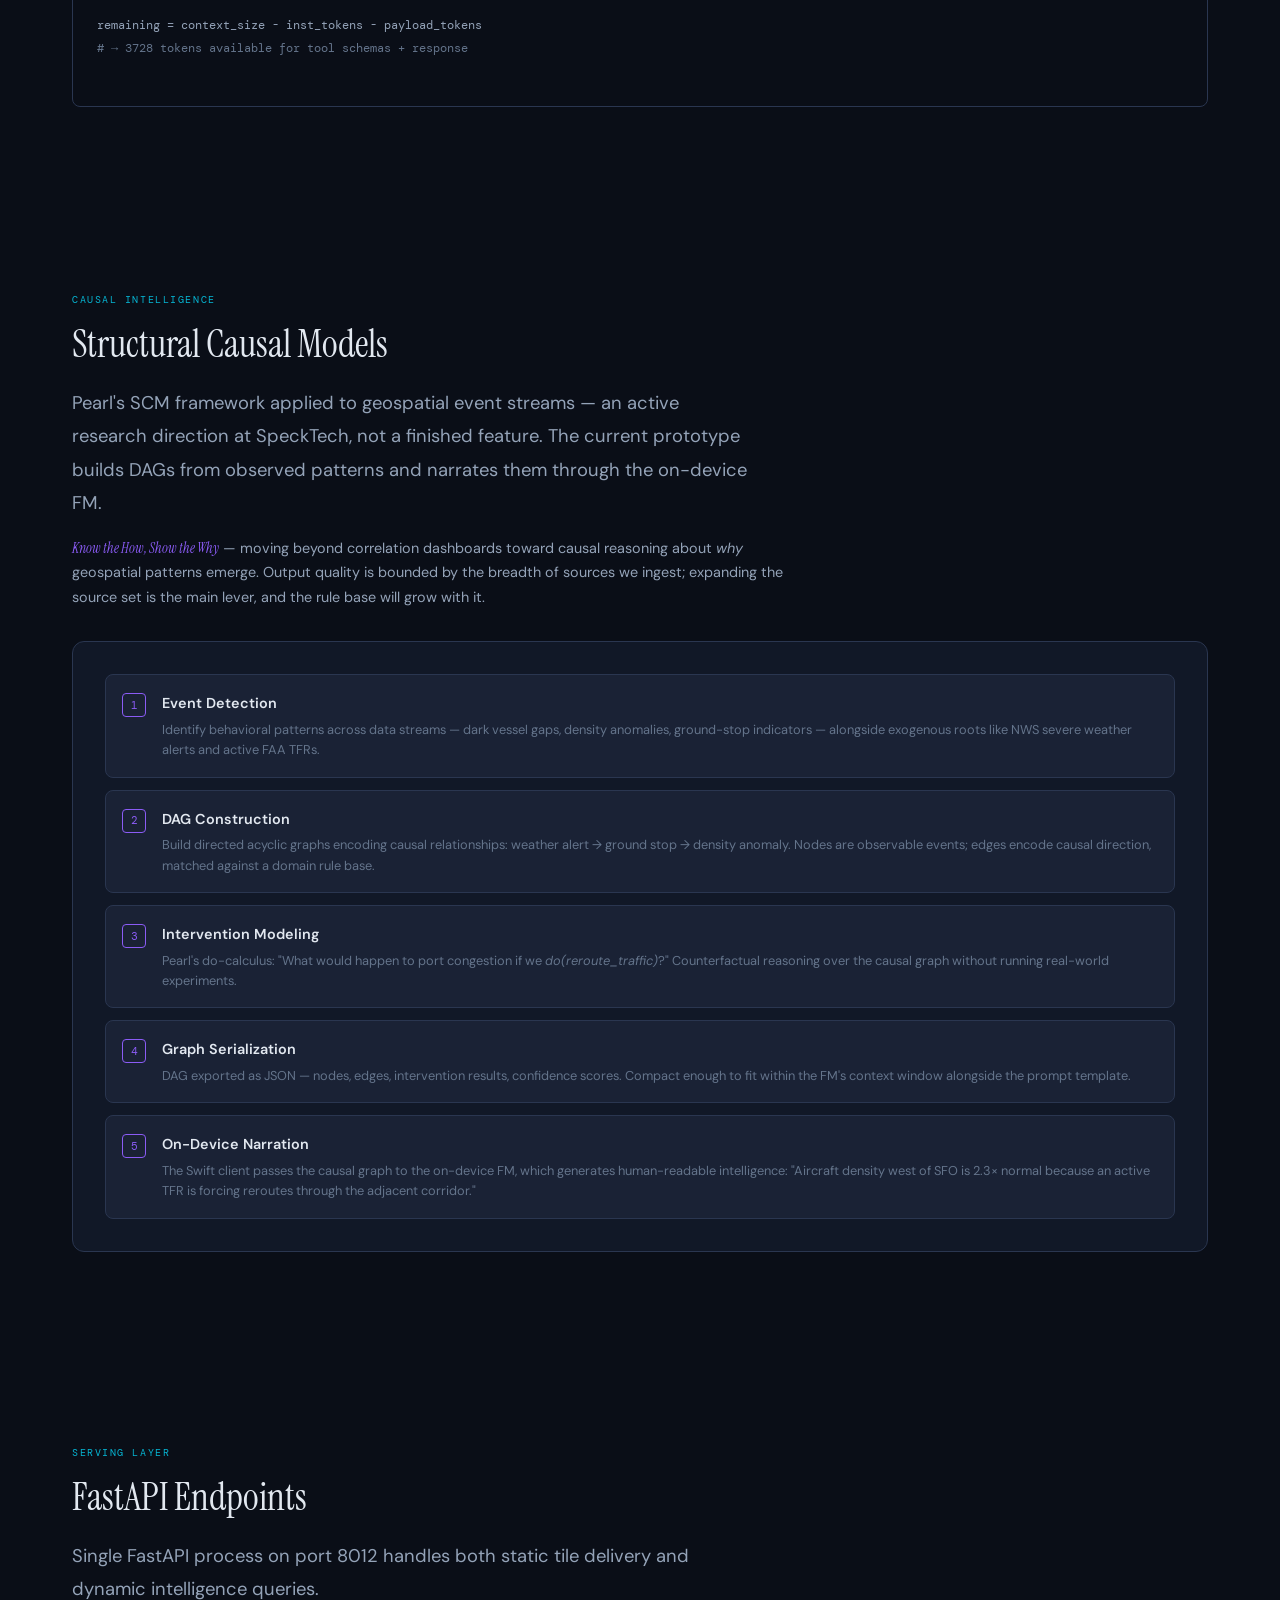
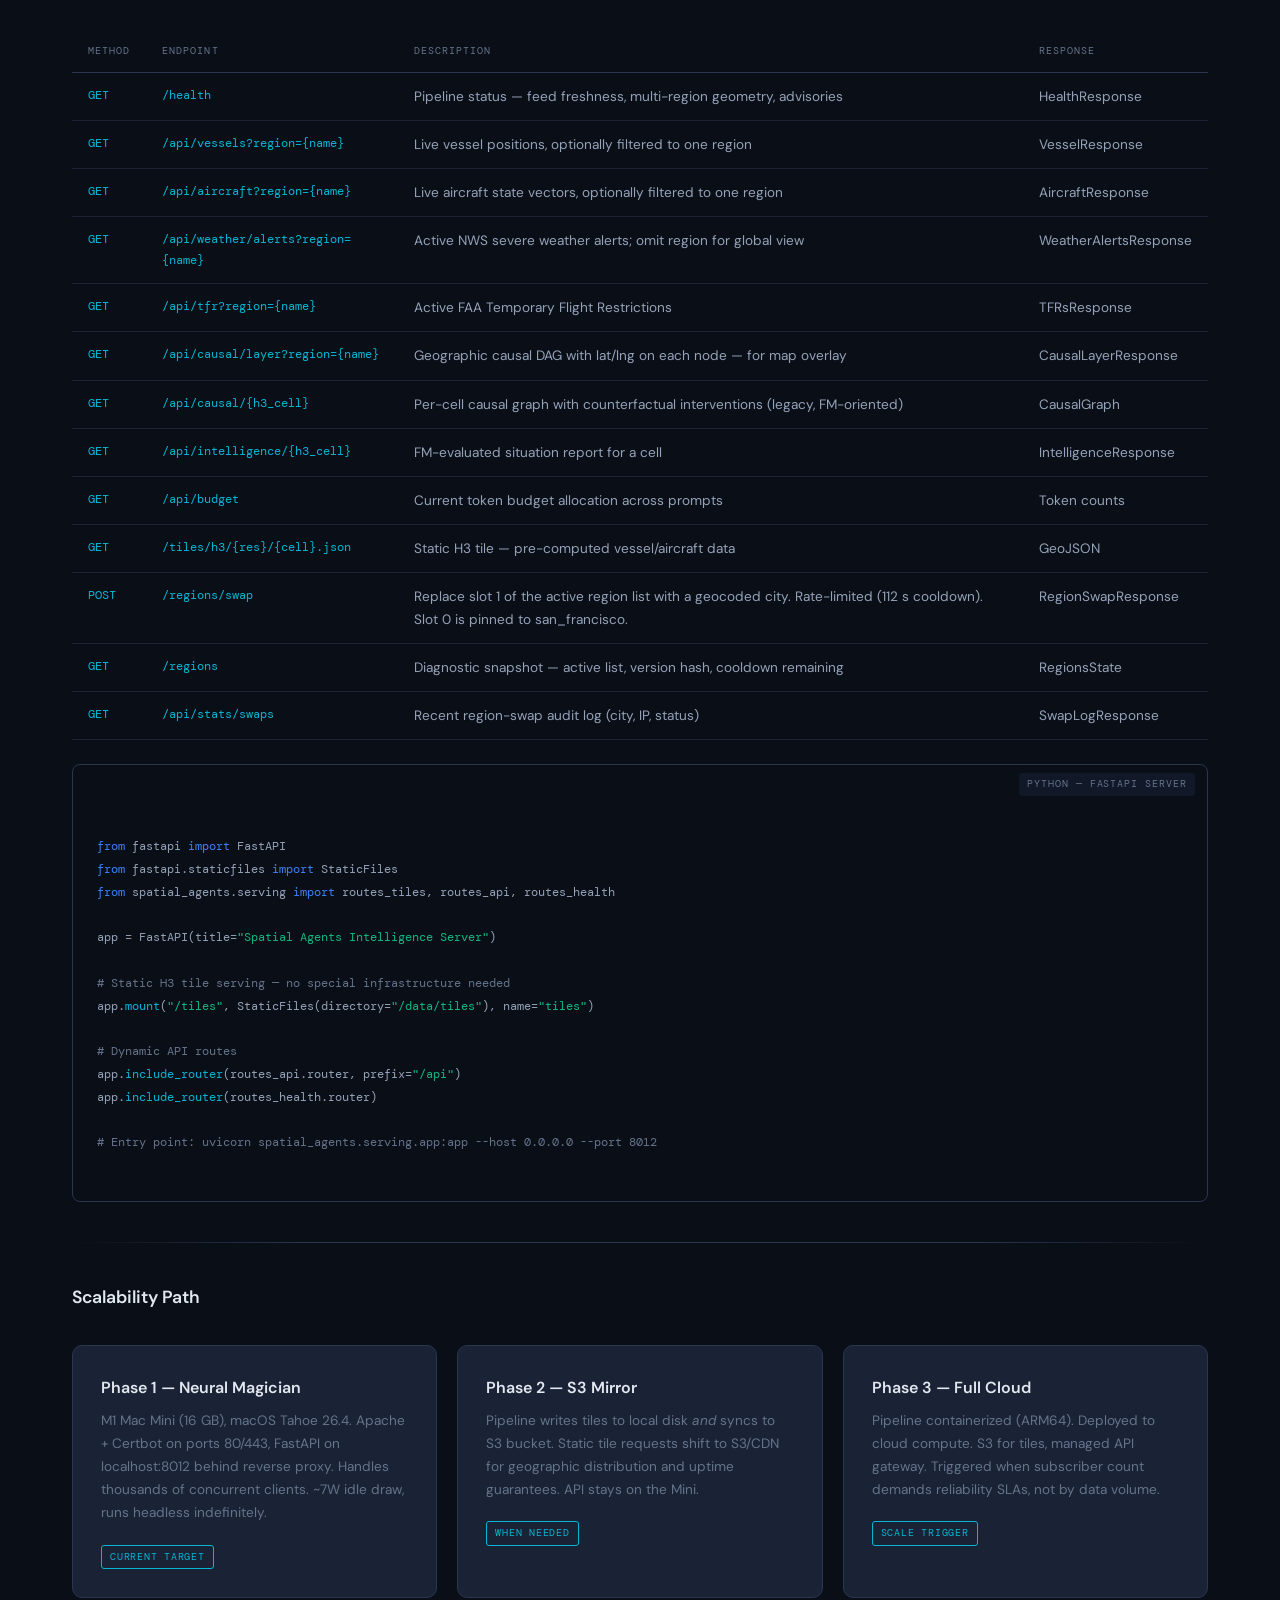
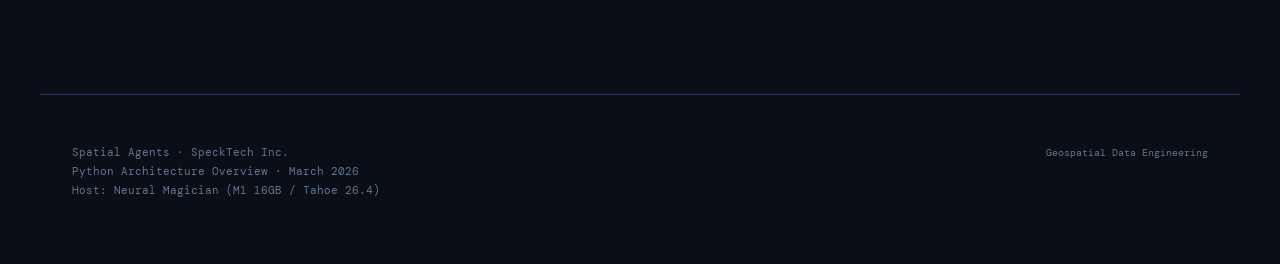
==== commit 486c549e: "Runtime region swap (v4) + iOS plane fix + doc walkthrough Backend: POST /regions/swap mutates slot " ====
--- a/docs/architecture.html
+++ b/docs/architecture.html
@@ -21,6 +21,15 @@
                          updated package tree with aisstream_client,
                          nws_client, tfr_client, routes_weather,
                          routes_tfr, routes_stats — Claude 4.7
+      0.3.0  2026-04-26  Reframed Structural Causal Models as an active
+                         research direction (output bounded by ingested
+                         sources). Replaced vessel_loitering examples
+                         in the causal section with TFR/density/
+                         ground-stop equivalents. Added regions/ package
+                         + routes_regions.py to the tree. New API rows
+                         for POST /regions/swap, GET /regions, GET
+                         /api/stats/swaps. ADS-B description corrected
+                         to 45 s round-robin × N regions — Claude 4.7
 -->
 <html lang="en">
 <head>
@@ -760,7 +769,7 @@
     </div>
     <div class="card">
       <h3>ADS-B Aircraft Surveillance</h3>
-      <p>~50–100K aircraft globally via OpenSky OAuth2. State vectors decoded to position, altitude, velocity, callsign, ICAO 24-bit address, on-ground flag, flight phase. Polled every 45 seconds, round-robin across active regions.</p>
+      <p>~50–100K aircraft globally via OpenSky OAuth2. State vectors decoded to position, altitude, velocity, callsign, ICAO 24-bit address, on-ground flag, flight phase. Round-robin across active regions on a 45 s rotation — each region polled once per 45×N seconds (N = active region count). 5 s warm-up cadence on cold start until every region has been hit once.</p>
       <span class="tag python">Python</span>
     </div>
     <div class="card">
@@ -819,7 +828,13 @@
 │   ├── <span class="file">routes_tfr.py</span>            <span class="comment"># GET /api/tfr — active FAA Temporary Flight Restrictions</span>
 │   ├── <span class="file">routes_stats.py</span>          <span class="comment"># GET /api/stats — feed throughput, counts, timeseries</span>
 │   ├── <span class="file">routes_health.py</span>         <span class="comment"># GET /health — pipeline status, multi-region geometry</span>
+│   ├── <span class="file">routes_regions.py</span>        <span class="comment"># POST /regions/swap, GET /regions — runtime region mutation</span>
 │   └── <span class="file">file_exporter.py</span>         <span class="comment"># Write payloads to shared filesystem (alt mode)</span>
+│
+├── <span class="dir">regions/</span>                     <span class="comment"># Runtime active-region management</span>
+│   ├── <span class="file">manager.py</span>               <span class="comment"># RegionsManager — slot-1 swap, version hash, cooldown</span>
+│   ├── <span class="file">geocoder.py</span>              <span class="comment"># Nominatim → lat/lng → res-4 H3 + 6-cell buffer</span>
+│   └── <span class="file">swap_log.py</span>              <span class="comment"># Append-only JSONL audit (city, IP, status)</span>
 │
 ├── <span class="dir">deploy/</span>                      <span class="comment"># Deployment configurations</span>
 │   ├── <span class="file">local_mac.py</span>             <span class="comment"># Neural Magician config, localhost:8012</span>
@@ -991,14 +1006,15 @@
   <div class="section-label">Causal Intelligence</div>
   <h2>Structural Causal Models</h2>
   <p class="subtitle">
-    Pearl's SCM framework applied to geospatial event streams.
-    The Python layer builds causal graphs from observed patterns;
-    the on-device FM narrates them into actionable intelligence.
+    Pearl's SCM framework applied to geospatial event streams — an
+    active research direction at SpeckTech, not a finished feature.
+    The current prototype builds DAGs from observed patterns and
+    narrates them through the on-device FM.
   </p>
 
   <p style="font-size: 0.9rem; max-width: 720px; margin-bottom: 0.5rem;">
     <em style="font-family: var(--font-display); color: var(--accent-violet);">Know the How, Show the Why</em>
-    — moving beyond correlation dashboards to causal reasoning about <em>why</em> geospatial patterns emerge.
+    — moving beyond correlation dashboards toward causal reasoning about <em>why</em> geospatial patterns emerge. Output quality is bounded by the breadth of sources we ingest; expanding the source set is the main lever, and the rule base will grow with it.
   </p>
 
   <div class="causal-flow">
@@ -1006,14 +1022,14 @@
       <div class="causal-step-num">1</div>
       <div class="causal-step-content">
         <h4>Event Detection</h4>
-        <p>Identify behavioral patterns across data streams — vessel loitering, flight diversions, correlated AIS/ADS-B anomalies, dark vessel gaps.</p>
+        <p>Identify behavioral patterns across data streams — dark vessel gaps, density anomalies, ground-stop indicators — alongside exogenous roots like NWS severe weather alerts and active FAA TFRs.</p>
       </div>
     </div>
     <div class="causal-step">
       <div class="causal-step-num">2</div>
       <div class="causal-step-content">
         <h4>DAG Construction</h4>
-        <p>Build directed acyclic graphs encoding causal relationships: weather → route deviation → port congestion → vessel loitering. Nodes are observable events; edges encode causal direction.</p>
+        <p>Build directed acyclic graphs encoding causal relationships: weather alert → ground stop → density anomaly. Nodes are observable events; edges encode causal direction, matched against a domain rule base.</p>
       </div>
     </div>
     <div class="causal-step">
@@ -1034,7 +1050,7 @@
       <div class="causal-step-num">5</div>
       <div class="causal-step-content">
         <h4>On-Device Narration</h4>
-        <p>The Swift client passes the causal graph to the on-device FM, which generates human-readable intelligence: "Vessel loitering near Oakland increased 40% because storm-driven route changes created a 12-hour backlog."</p>
+        <p>The Swift client passes the causal graph to the on-device FM, which generates human-readable intelligence: "Aircraft density west of SFO is 2.3× normal because an active TFR is forcing reroutes through the adjacent corridor."</p>
       </div>
     </div>
   </div>
@@ -1115,6 +1131,24 @@
         <td class="mono">/tiles/h3/{res}/{cell}.json</td>
         <td>Static H3 tile — pre-computed vessel/aircraft data</td>
         <td>GeoJSON</td>
+      </tr>
+      <tr>
+        <td class="mono">POST</td>
+        <td class="mono">/regions/swap</td>
+        <td>Replace slot 1 of the active region list with a geocoded city. Rate-limited (112 s cooldown). Slot 0 is pinned to san_francisco.</td>
+        <td>RegionSwapResponse</td>
+      </tr>
+      <tr>
+        <td class="mono">GET</td>
+        <td class="mono">/regions</td>
+        <td>Diagnostic snapshot — active list, version hash, cooldown remaining</td>
+        <td>RegionsState</td>
+      </tr>
+      <tr>
+        <td class="mono">GET</td>
+        <td class="mono">/api/stats/swaps</td>
+        <td>Recent region-swap audit log (city, IP, status)</td>
+        <td>SwapLogResponse</td>
       </tr>
     </tbody>
   </table>
